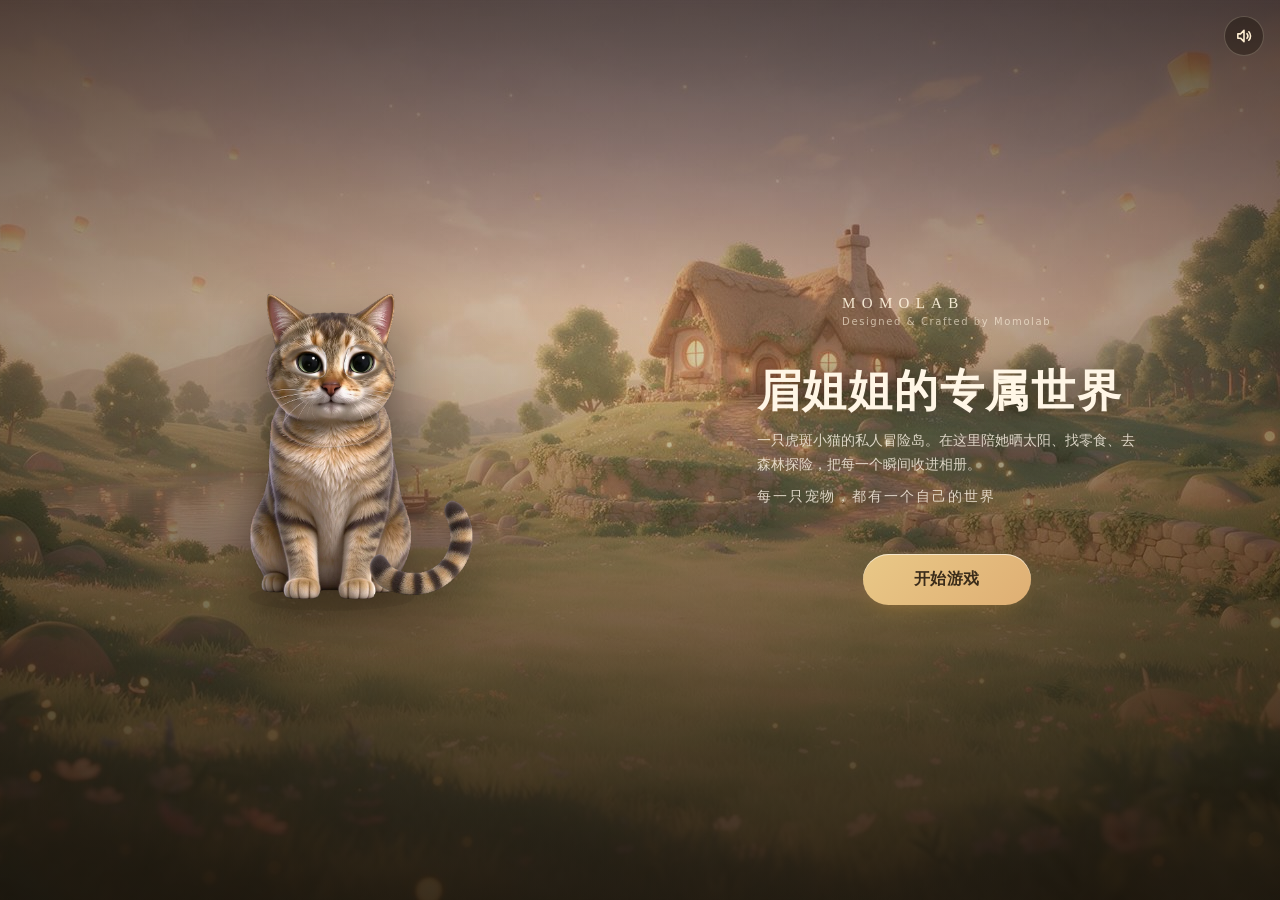
==== index.html @ 808c1911 "first commit" ====
<!DOCTYPE html>
<html lang="zh-CN">
<head>
  <meta charset="UTF-8">
  <meta name="viewport" content="width=device-width, initial-scale=1, viewport-fit=cover">
  <meta name="theme-color" content="#FBF3E4">
  <meta name="description" content="Momolab · 为一只宠物定制的互动冒险世界">
  <title>Momolab · 眉姐姐的专属世界</title>
  <link rel="icon" href="assets/img/ui/favicon.svg" type="image/svg+xml">
  <link rel="preload" as="image" href="assets/img/scenes/keyart-opening.jpg">
  <link rel="stylesheet" href="css/style.css">
</head>
<body>

  <!-- ===== 开场 ===== -->
  <section id="opening" class="screen opening" aria-hidden="true">
    <div id="opKeyArt" class="op-art"></div>
    <div class="op-veil"></div>
    <div class="op-inner">
      <div class="op-brand">
        <span id="opGameName" class="op-mark">Momolab</span>
        <span id="opCredit" class="op-credit"></span>
      </div>

      <div class="op-hero">
        <img id="opPet" class="op-pet" src="assets/pets/pet001/avatar.png" alt="宠物主角">
      </div>

      <div class="op-copy">
        <h1 id="opSubtitle"></h1>
        <p id="opDesc"></p>
        <p id="opTagline" class="op-tag"></p>
      </div>

      <div class="op-acts">
        <button id="opStart" class="btn primary big">开始游戏</button>
        <button id="opContinue" class="btn ghost big">继续游戏</button>
      </div>
      <p class="op-hint">手机与电脑都适配 · 进度自动保存在本机</p>
    </div>
    <button id="opSound" class="op-sound icon-btn" aria-label="声音开关" data-icon="sound"></button>
  </section>

  <!-- ===== 世界 ===== -->
  <main id="worldScreen" class="screen world is-hidden">
    <nav id="dock" class="dock" aria-label="主导航">
      <div class="dock-group">
        <button class="dock-btn" data-nav="world" aria-label="世界" data-icon="compass"><i>世界</i></button>
        <button class="dock-btn" data-nav="games" aria-label="游戏" data-icon="grid"><i>游戏</i></button>
        <button class="dock-btn" data-nav="tasks" aria-label="任务" data-icon="task"><i>任务</i></button>
        <button class="dock-btn" data-nav="collection" aria-label="收藏" data-icon="gem"><i>收藏</i></button>
        <button class="dock-btn" data-nav="album" aria-label="相册" data-icon="image"><i>相册</i></button>
      </div>
      <div class="dock-tail">
        <button class="dock-btn" data-nav="settings" aria-label="设置" data-icon="gear"><i>设置</i></button>
        <button id="dockSound" class="dock-btn" aria-label="声音开关" data-icon="sound"></button>
      </div>
    </nav>

    <div class="stage-wrap">
      <div id="stage" class="stage" data-area="home">
        <div id="sceneBg" class="scene-bg"></div>
        <div class="scene-vignette"></div>

        <header class="topbar">
          <button id="areaBtn" class="area-btn" data-open-areas>
            <span class="area-txt">
              <b id="areaName">宠物小屋</b>
              <i id="areaSub">午后的光落在木地板上</i>
            </span>
            <span class="area-chev" data-icon="next"></span>
          </button>
        </header>

        <div id="hotspots" class="hotspots"></div>

        <div id="petWrap" class="pet-wrap">
          <div class="pet-shadow"></div>
          <img id="petActor" class="pet-actor" src="assets/pets/pet001/avatar.png" alt="眉姐姐">
          <div id="petDeco" class="pet-deco" style="display:none"></div>
          <div id="petSay" class="pet-say" role="status"></div>
          <div id="fxLayer" class="fx-layer"></div>
        </div>

        <div id="areaMenu" class="area-menu" aria-hidden="true"></div>

        <div class="actionbar" aria-label="互动">
          <button class="act-btn" data-action="pet"><span class="act-ic" data-icon="paw"></span><i>摸摸</i></button>
          <button class="act-btn" data-action="feed"><span class="act-ic" data-icon="feed"></span><i>喂食</i></button>
          <button class="act-btn" data-action="play"><span class="act-ic" data-icon="toy"></span><i>陪玩</i></button>
          <button class="act-btn" data-action="call"><span class="act-ic" data-icon="horn"></span><i>呼唤</i></button>
          <button class="act-btn" data-action="rest"><span class="act-ic" data-icon="rest"></span><i>休息</i></button>
          <button class="act-btn" data-action="photo"><span class="act-ic" data-icon="camera"></span><i>拍照</i></button>
        </div>

        <div id="flash" class="flash"></div>
      </div>
    </div>

    <aside id="hud" class="hud" aria-label="宠物状态"></aside>
  </main>

  <!-- ===== 内容面板 ===== -->
  <section id="panelLayer" class="panel-layer" aria-hidden="true">
    <div id="panel" class="panel" role="dialog" aria-modal="true"></div>
  </section>

  <!-- ===== 选择抽屉 ===== -->
  <section id="sheetLayer" class="sheet-layer" aria-hidden="true">
    <div id="sheet" class="sheet" role="dialog" aria-modal="true"></div>
  </section>

  <!-- ===== 小游戏 ===== -->
  <section id="playModal" class="play-modal" aria-hidden="true">
    <div class="play-shell">
      <header class="play-head">
        <div class="play-titles">
          <h2 id="playTitle"></h2>
          <p id="playSub"></p>
        </div>
        <div id="playHud" class="play-hud"></div>
        <button id="playQuit" class="icon-btn" aria-label="退出小游戏" data-icon="close"></button>
      </header>
      <div id="playStage" class="play-stage"></div>
      <div id="playFoot" class="play-foot"></div>
    </div>
  </section>

  <!-- ===== 首次引导 ===== -->
  <section id="intro" class="intro" aria-hidden="true">
    <div class="intro-card">
      <span id="introStep" class="intro-step"></span>
      <h2 id="introTitle"></h2>
      <p id="introText"></p>
      <div id="introDots" class="intro-dots"></div>
      <div class="intro-acts">
        <button id="introSkip" class="btn ghost">跳过</button>
        <button id="introNext" class="btn primary">下一步</button>
      </div>
    </div>
  </section>

  <div id="toastLayer" class="toast-layer" aria-live="polite"></div>

  <script src="assets/config/game-config.js"></script>
  <script src="js/icons.js"></script>
  <script src="js/store.js"></script>
  <script src="js/audio.js"></script>
  <script src="js/pet.js"></script>
  <script src="js/world.js"></script>
  <script src="js/interact.js"></script>
  <script src="js/tasks.js"></script>
  <script src="js/ui.js"></script>
  <script src="js/album.js"></script>
  <script src="js/minigames.js"></script>
  <script src="js/dressup.js"></script>
  <script src="js/quiz.js"></script>
  <script src="js/panels.js"></script>
  <script src="js/app.js"></script>
</body>
</html>
---- css/style.css ----
/* ============================================================
 * Momolab · 视觉系统
 * 治愈系 3D 冒险：奶油纸感、柔和体积光、圆角木质 UI
 * ============================================================ */

:root {
  --cream: #FBF3E4;
  --paper: #FFFDF7;
  --paper-2: #F6EEDF;
  --ink: #3A3128;
  --ink-2: #6C6050;
  --ink-3: #9A8B77;
  --sage: #8FAE87;
  --sage-d: #6C8A64;
  --peach: #EFB39A;
  --gold: #E2BE79;
  --line: rgba(58, 49, 40, .12);
  --shadow-lg: 0 28px 60px -28px rgba(50, 36, 20, .55);
  --shadow-sm: 0 8px 22px -12px rgba(50, 36, 20, .45);
  --r-lg: 26px;
  --r-md: 18px;
  --r-sm: 12px;
  --font: "PingFang SC", "Hiragino Sans GB", "Microsoft YaHei", system-ui, -apple-system, sans-serif;
  --serif: "Songti SC", "STSong", "Noto Serif SC", "SimSun", serif;
  --safe-b: env(safe-area-inset-bottom, 0px);
  --safe-t: env(safe-area-inset-top, 0px);
}

* { box-sizing: border-box; }
html, body { height: 100%; }
body {
  margin: 0;
  font-family: var(--font);
  color: var(--ink);
  background: #EFE5D3;
  -webkit-font-smoothing: antialiased;
  -webkit-tap-highlight-color: transparent;
  overflow: hidden;
  overscroll-behavior: none;
}
button { font-family: inherit; color: inherit; cursor: pointer; border: 0; background: none; }
img { -webkit-user-drag: none; user-select: none; }
h1, h2, h3, h4, p { margin: 0; }
.screen { position: fixed; inset: 0; }

/* ---------- 通用按钮 ---------- */
.btn {
  display: inline-flex; align-items: center; justify-content: center; gap: 8px;
  padding: 12px 22px; border-radius: 99px; font-size: 15px; font-weight: 600;
  letter-spacing: .02em; transition: transform .18s ease, box-shadow .18s ease, background .18s ease;
}
.btn.primary {
  background: linear-gradient(135deg, #E9C887, #DFAF74);
  color: #3B2C1A;
  box-shadow: 0 10px 24px -12px rgba(180, 130, 60, .8), inset 0 1px 0 rgba(255, 255, 255, .6);
}
.btn.primary:hover { transform: translateY(-2px); box-shadow: 0 16px 30px -14px rgba(180, 130, 60, .85); }
.btn.ghost {
  background: rgba(255, 253, 247, .82); color: var(--ink);
  border: 1px solid rgba(58, 49, 40, .16);
  box-shadow: 0 8px 20px -16px rgba(50, 36, 20, .6);
}
.btn.ghost:hover { background: #fff; transform: translateY(-2px); }
.btn.big { padding: 15px 34px; font-size: 16px; min-width: 168px; }
.btn.small { padding: 8px 14px; font-size: 13px; border-radius: 12px; }
.btn:disabled { opacity: .5; cursor: default; transform: none; box-shadow: none; }
.icon-btn {
  width: 40px; height: 40px; border-radius: 50%; display: grid; place-items: center;
  color: var(--ink); background: rgba(255, 253, 247, .86);
  border: 1px solid rgba(58, 49, 40, .1);
  transition: transform .18s ease, background .18s ease;
}
.icon-btn:hover { transform: scale(1.05); background: #fff; }
.icon-btn svg { width: 20px; height: 20px; }

/* ============================================================
   开场
   ============================================================ */
.opening { z-index: 90; overflow: hidden; background: #E8D9C2; }
.op-art {
  position: absolute; inset: 0;
  background-size: cover; background-position: center;
  animation: op-drift 26s ease-in-out infinite alternate;
}
.op-veil {
  position: absolute; inset: 0; pointer-events: none;
  background:
    radial-gradient(80% 60% at 50% 42%, rgba(255, 233, 200, .06), rgba(30, 20, 12, .5) 100%),
    linear-gradient(180deg, rgba(26, 18, 11, .5) 0%, rgba(26, 18, 11, .12) 34%, rgba(24, 16, 10, .72) 100%);
}
@keyframes op-drift {
  from { transform: scale(1.02) translate3d(0, 0, 0); }
  to { transform: scale(1.1) translate3d(-1.5%, -1%, 0); }
}
.op-inner {
  position: relative; z-index: 2; height: 100%;
  display: flex; flex-direction: column; align-items: center; justify-content: center;
  padding: calc(var(--safe-t) + 26px) 24px calc(var(--safe-b) + 26px);
  text-align: center; gap: 10px;
}
.op-brand { display: flex; flex-direction: column; gap: 4px; align-items: center; }
.op-mark {
  font-family: var(--serif); font-size: 15px; letter-spacing: .42em; text-transform: uppercase;
  color: #FFF4DE; opacity: .92;
}
.op-credit { font-size: 10px; letter-spacing: .16em; color: rgba(255, 244, 222, .62); }
.op-hero { position: relative; margin: 6px 0 2px; }
.op-pet {
  width: clamp(150px, 38vw, 260px); height: auto; display: block;
  filter: drop-shadow(0 22px 26px rgba(20, 12, 6, .5));
  animation: op-float 6s ease-in-out infinite;
}
@keyframes op-float {
  0%, 100% { transform: translateY(0); }
  50% { transform: translateY(-8px); }
}
.op-copy { display: flex; flex-direction: column; gap: 8px; max-width: 520px; }
.op-copy h1 {
  font-family: var(--serif); font-size: clamp(26px, 6.4vw, 40px); font-weight: 600;
  color: #FFF6E6; text-shadow: 0 4px 24px rgba(30, 18, 8, .6); letter-spacing: .04em;
}
.op-copy p, .op-tag { font-size: 13px; line-height: 1.7; color: rgba(255, 246, 232, .8); }
.op-tag { font-size: 11px; letter-spacing: .14em; color: rgba(255, 240, 214, .6); }
.op-acts { display: flex; flex-direction: column; gap: 10px; margin-top: 10px; width: min(320px, 84vw); }
.op-acts .btn { width: 100%; }
.op-hint { margin-top: 4px; font-size: 11px; color: rgba(255, 244, 222, .55); letter-spacing: .04em; }
.op-sound {
  position: absolute; z-index: 4; top: calc(var(--safe-t) + 16px); right: 16px;
  background: rgba(30, 22, 14, .45); color: #FFEFD3; border-color: rgba(255, 240, 214, .22);
}
.opening:not(.show) { display: none; }

@media (min-width: 900px) {
  .op-inner {
    display: grid; grid-template-columns: 1.05fr .95fr;
    grid-template-areas: "hero brand" "hero copy" "hero acts";
    align-content: center; align-items: center; justify-items: center;
    gap: 4px 40px; text-align: left; max-width: 1180px; margin: 0 auto;
  }
  .op-brand { grid-area: brand; align-items: flex-start; }
  .op-hero { grid-area: hero; }
  .op-copy { grid-area: copy; align-items: flex-start; }
  .op-acts { grid-area: acts; flex-direction: row; width: auto; }
  .op-acts .btn { width: auto; }
  .op-hint { display: none; }
  .op-pet { width: clamp(240px, 26vw, 380px); }
  .op-copy h1 { font-size: 44px; }
  .op-copy p { font-size: 14px; max-width: 380px; }
}

/* ============================================================
   世界 · 场景
   ============================================================ */
.world { z-index: 10; background: #201811; }
.world.is-hidden { display: none; }
.stage-wrap {
  position: fixed; inset: 0; display: flex; align-items: center; justify-content: center;
  background:
    radial-gradient(60% 50% at 50% 30%, #4A3A29, #241B13 100%);
}
.stage {
  position: relative; width: 100%; height: 100%; overflow: hidden;
  background: #2B2118; isolation: isolate;
}
.scene-bg {
  position: absolute; inset: -2px; background-size: cover; background-position: center 40%;
  transition: opacity .36s ease, transform .52s cubic-bezier(.3, .8, .3, 1), filter .36s ease;
  transform: scale(1.01);
  will-change: opacity, transform;
}
.scene-bg.is-out { opacity: 0; transform: scale(1.045); filter: blur(2px); }
.scene-vignette {
  position: absolute; inset: 0; pointer-events: none; z-index: 1;
  background:
    radial-gradient(130% 88% at 50% 26%, transparent 42%, rgba(26, 18, 11, .42) 100%),
    linear-gradient(180deg, rgba(26, 18, 11, .46) 0%, rgba(26, 18, 11, 0) 22%, rgba(26, 18, 11, 0) 56%, rgba(22, 15, 9, .62) 100%);
}
.stage::after {
  content: ""; position: absolute; inset: 0; pointer-events: none; z-index: 2;
  background-image: url("data:image/svg+xml,%3Csvg xmlns='http://www.w3.org/2000/svg' width='140' height='140'%3E%3Cfilter id='n'%3E%3CfeTurbulence type='fractalNoise' baseFrequency='.9' numOctaves='2'/%3E%3C/filter%3E%3Crect width='140' height='140' filter='url(%23n)' opacity='.35'/%3E%3C/svg%3E");
  opacity: .16; mix-blend-mode: soft-light;
}

/* ---------- 顶栏 ---------- */
.topbar {
  position: absolute; z-index: 7; top: calc(var(--safe-t) + 12px); left: 12px; right: 12px;
  display: flex; align-items: flex-start; justify-content: space-between; pointer-events: none;
}
.area-btn {
  pointer-events: auto; display: flex; align-items: center; gap: 10px;
  padding: 9px 14px; border-radius: 16px;
  background: rgba(255, 251, 241, .84); backdrop-filter: blur(10px);
  border: 1px solid rgba(255, 255, 255, .5);
  box-shadow: var(--shadow-sm); text-align: left;
}
.area-btn:hover { background: rgba(255, 253, 247, .95); }
.area-txt { display: flex; flex-direction: column; gap: 2px; }
.area-txt b { font-size: 15px; font-weight: 700; letter-spacing: .02em; }
.area-txt i { font-size: 11px; font-style: normal; color: var(--ink-2); }
.area-chev { width: 16px; height: 16px; color: var(--ink-2); display: grid; place-items: center; }
.area-chev svg { width: 16px; height: 16px; }

/* ---------- 热点 ---------- */
.hotspots { position: absolute; inset: 0; z-index: 4; }
.hotspot {
  position: absolute; width: 54px; height: 54px; padding: 0;
  transform: translate(-50%, -50%); display: grid; place-items: center;
  filter: drop-shadow(0 6px 12px rgba(20, 12, 6, .4));
}
.hs-ring {
  position: absolute; inset: 0; border-radius: 50%;
  border: 1.5px solid rgba(255, 246, 226, .8);
  background: radial-gradient(circle, rgba(255, 246, 226, .5), rgba(255, 246, 226, 0) 68%);
  animation: ping 2.8s ease-out infinite;
}
@keyframes ping {
  0% { transform: scale(.72); opacity: .9; }
  70% { transform: scale(1.28); opacity: 0; }
  100% { opacity: 0; }
}
.hs-core {
  position: relative; width: 36px; height: 36px; border-radius: 50%;
  display: grid; place-items: center; color: #584733;
  background: linear-gradient(160deg, rgba(255, 252, 243, .96), rgba(246, 233, 209, .9));
  border: 1px solid rgba(255, 255, 255, .7);
  box-shadow: inset 0 1px 0 #fff, 0 4px 10px -4px rgba(30, 20, 10, .45);
  transition: transform .2s ease;
}
.hs-core svg { width: 19px; height: 19px; }
.hotspot:hover .hs-core, .hotspot:focus-visible .hs-core { transform: scale(1.12); }
.hs-label {
  position: absolute; top: calc(100% + 1px); left: 50%; transform: translateX(-50%);
  font-size: 10px; letter-spacing: .02em; white-space: nowrap;
  color: #FFF6E7; background: rgba(32, 23, 15, .58);
  padding: 2px 7px; border-radius: 99px; backdrop-filter: blur(4px);
  opacity: .92; transition: opacity .2s ease;
}
.hotspot.is-locked .hs-core { color: #8C7B66; }
.hotspot.is-done .hs-core { color: var(--sage-d); }
.hotspot.is-done .hs-ring { animation: none; opacity: .3; }
.hotspot.shake { animation: shake .45s ease; }
@keyframes shake {
  0%, 100% { transform: translate(-50%, -50%); }
  20% { transform: translate(calc(-50% - 5px), -50%); }
  50% { transform: translate(calc(-50% + 5px), -50%); }
  80% { transform: translate(calc(-50% - 3px), -50%); }
}

/* ---------- 宠物 ---------- */
.pet-wrap {
  position: absolute; left: 50%; bottom: 25%; width: 40%; max-width: 320px;
  aspect-ratio: 1 / 1; transform: translateX(-50%); z-index: 3; cursor: pointer;
}
.pet-actor {
  position: relative; z-index: 2; width: 100%; height: 100%; object-fit: contain;
  transform-origin: 50% 92%;
  animation: breathe 5.2s ease-in-out infinite;
  filter: drop-shadow(0 10px 18px rgba(24, 15, 8, .32));
  transition: opacity .18s ease;
}
@keyframes breathe {
  0%, 100% { transform: translateY(0) scale(1, 1); }
  50% { transform: translateY(-3px) scale(1.008, 1.012); }
}
.pet-shadow {
  position: absolute; left: 50%; bottom: 2%; width: 58%; height: 9%;
  transform: translateX(-50%); border-radius: 50%;
  background: radial-gradient(ellipse, rgba(28, 18, 10, .42), rgba(28, 18, 10, 0) 72%);
  filter: blur(3px); z-index: 1;
  animation: shadow-pulse 5.2s ease-in-out infinite;
}
@keyframes shadow-pulse {
  0%, 100% { transform: translateX(-50%) scale(1); opacity: .9; }
  50% { transform: translateX(-50%) scale(.97); opacity: .78; }
}
.pet-deco {
  position: absolute; z-index: 3; pointer-events: none;
  transform: translate(-50%, -50%); height: auto;
  filter: drop-shadow(0 3px 6px rgba(20, 12, 6, .25));
}
.pet-say {
  position: absolute; z-index: 6; left: 50%; bottom: 88%; transform: translate(-50%, 8px) scale(.94);
  width: max-content; max-width: 270px; padding: 9px 13px; border-radius: 14px;
  background: rgba(255, 252, 243, .94); color: var(--ink);
  font-size: 12px; line-height: 1.6; text-align: left;
  border: 1px solid rgba(255, 255, 255, .7);
  box-shadow: 0 12px 28px -18px rgba(30, 20, 10, .9);
  opacity: 0; pointer-events: none; transition: opacity .28s ease, transform .28s cubic-bezier(.2, .9, .3, 1);
}
.pet-say::after {
  content: ""; position: absolute; left: 50%; bottom: -6px; width: 12px; height: 12px;
  background: inherit; border-right: 1px solid rgba(255, 255, 255, .7);
  border-bottom: 1px solid rgba(255, 255, 255, .7);
  transform: translateX(-50%) rotate(45deg);
}
.pet-say.show { opacity: 1; transform: translate(-50%, 0) scale(1); }
.fx-layer { position: absolute; inset: -12% -20%; pointer-events: none; z-index: 5; overflow: visible; }
.fx { position: absolute; color: #FFE2C0; display: block; }
.fx svg { width: 20px; height: 20px; }
.fx.burst { animation: rise 1.7s ease-out forwards; opacity: 0; }
@keyframes rise {
  0% { opacity: 0; transform: translate(0, 8px) scale(.4); }
  18% { opacity: 1; transform: translate(0, 0) scale(var(--s, 1)); }
  100% { opacity: 0; transform: translate(var(--dx, 0), -68px) scale(calc(var(--s, 1) * .8)); }
}
.fx .zz { font-family: var(--serif); }
.fx.zz { font-family: var(--serif); font-size: 20px; color: #FFF3DC; font-style: italic; animation: float-up 2.2s ease-out forwards; opacity: 0; }
@keyframes float-up {
  0% { opacity: 0; transform: translate(0, 0) scale(.7); }
  20% { opacity: .9; }
  100% { opacity: 0; transform: translate(14px, -52px) scale(1.1); }
}
.fx.foodfly { width: 62px; animation: food-to 2.2s cubic-bezier(.3, .7, .3, 1) forwards; }
@keyframes food-to {
  0% { opacity: 0; transform: translate(-140px, 40px) scale(1.1) rotate(-20deg); }
  25% { opacity: 1; }
  100% { opacity: 0; transform: translate(-6px, -22px) scale(.7) rotate(10deg); }
}
.fx.toyfly { width: 92px; animation: toy-around 3s cubic-bezier(.4, .2, .4, 1) forwards; }
@keyframes toy-around {
  0% { opacity: 0; transform: translate(-120px, 0) rotate(0); }
  18% { opacity: 1; }
  50% { transform: translate(30px, -70px) rotate(160deg); }
  80% { transform: translate(110px, 10px) rotate(300deg); }
  100% { opacity: 0; transform: translate(140px, 40px) rotate(420deg); }
}

/* 动作 */
.expr-swap { animation: expr-fade .22s ease; }
@keyframes expr-fade { from { opacity: .35; transform: translateY(1px); } to { opacity: 1; } }
.pet-wrap.act-happy .pet-actor { animation: hop 1.5s cubic-bezier(.3, .8, .3, 1); }
@keyframes hop {
  0%, 100% { transform: translateY(0) scale(1); }
  18% { transform: translateY(-16px) scale(1.02, .98); }
  36% { transform: translateY(0) scale(.98, 1.02); }
  54% { transform: translateY(-9px) scale(1.01, .99); }
  72% { transform: translateY(0) scale(1); }
}
.pet-wrap.act-eat .pet-actor { animation: eat 2.4s ease-in-out; }
@keyframes eat {
  0%, 100% { transform: translateY(0) rotate(0); }
  12% { transform: translateY(6px) rotate(-4deg); }
  30% { transform: translateY(9px) rotate(-6deg) scaleY(.97); }
  45% { transform: translateY(4px) rotate(-3deg); }
  60% { transform: translateY(9px) rotate(-5deg) scaleY(.97); }
  78% { transform: translateY(3px) rotate(-2deg); }
}
.pet-wrap.act-play .pet-actor { animation: pounce 2.9s cubic-bezier(.3, .7, .3, 1); }
@keyframes pounce {
  0%, 100% { transform: translate(0, 0) rotate(0) scale(1); }
  15% { transform: translate(-8%, 4px) rotate(-6deg) scale(.96, 1.02); }
  32% { transform: translate(9%, -18px) rotate(7deg) scale(1.03, .97); }
  52% { transform: translate(-4%, 2px) rotate(-3deg); }
  70% { transform: translate(5%, -10px) rotate(4deg); }
}
.pet-wrap.act-sleep .pet-actor, .pet-wrap.act-rest .pet-actor { animation: settle 4s ease-in-out; transform-origin: 50% 100%; }
@keyframes settle {
  0% { transform: translateY(0) scale(1, 1); }
  22% { transform: translateY(10px) scale(1.02, .96); }
  100% { transform: translateY(12px) scale(1.03, .95); }
}
.pet-wrap.act-call .pet-actor { animation: call-hop 1.6s cubic-bezier(.3, .8, .3, 1); }
@keyframes call-hop {
  0%, 100% { transform: translateY(0) rotate(0); }
  30% { transform: translateY(-12px) rotate(-3deg); }
  55% { transform: translateY(0) rotate(2deg); }
  75% { transform: translateY(-5px) rotate(-1deg); }
}
.pet-wrap.act-walk .pet-actor { animation: walk 1.4s ease-in-out; }
@keyframes walk {
  0%, 100% { transform: translateY(0) rotate(0); }
  20% { transform: translateY(-8px) rotate(-2deg); }
  40% { transform: translateY(0) rotate(0); }
  60% { transform: translateY(-8px) rotate(2deg); }
  80% { transform: translateY(0); }
}
.pet-wrap.act-shy .pet-actor { animation: shy 1.6s ease-in-out; }
@keyframes shy {
  0%, 100% { transform: rotate(0) translateY(0); }
  35% { transform: rotate(-5deg) translateY(4px); }
  65% { transform: rotate(4deg) translateY(2px); }
}
.pet-wrap.act-breathe .pet-actor { animation: breathe 5.2s ease-in-out infinite; }

/* ---------- 互动按钮 ---------- */
.actionbar {
  position: absolute; z-index: 8; left: 50%; transform: translateX(-50%);
  bottom: calc(96px + var(--safe-b));
  display: flex; gap: 7px; padding: 6px; border-radius: 22px;
  background: rgba(28, 20, 13, .28); backdrop-filter: blur(8px);
  border: 1px solid rgba(255, 248, 233, .18);
}
.act-btn {
  width: clamp(44px, 12vw, 54px); height: clamp(46px, 12vw, 56px);
  border-radius: 15px; display: flex; flex-direction: column; align-items: center; justify-content: center; gap: 2px;
  background: rgba(255, 251, 241, .92);
  box-shadow: inset 0 1px 0 #fff, 0 6px 16px -10px rgba(20, 12, 6, .8);
  transition: transform .16s ease, background .16s ease;
}
.act-btn:hover { transform: translateY(-3px); background: #fff; }
.act-btn:active { transform: translateY(0) scale(.96); }
.act-ic { width: 22px; height: 22px; display: grid; place-items: center; color: #5C4A34; }
.act-ic svg { width: 21px; height: 21px; }
.act-btn i { font-style: normal; font-size: 9.5px; color: var(--ink-2); letter-spacing: .02em; }

/* ---------- 导航 ---------- */
.dock {
  position: fixed; z-index: 40; left: 0; right: 0; bottom: 0;
  display: flex; align-items: flex-end; justify-content: space-between; gap: 8px;
  padding: 8px 12px calc(8px + var(--safe-b));
  background: linear-gradient(180deg, rgba(24, 17, 11, 0), rgba(20, 14, 9, .5));
  pointer-events: none;
}
.dock-group, .dock-tail {
  display: flex; gap: 2px; padding: 5px; border-radius: 20px;
  background: rgba(255, 251, 242, .9); backdrop-filter: blur(14px);
  border: 1px solid rgba(255, 255, 255, .5);
  box-shadow: 0 10px 26px -16px rgba(20, 12, 6, .8);
  pointer-events: auto;
}
.dock-btn {
  width: 52px; height: 46px; border-radius: 15px; display: flex; flex-direction: column;
  align-items: center; justify-content: center; gap: 1px; color: var(--ink-2);
  transition: background .18s ease, color .18s ease;
}
.dock-btn svg { width: 21px; height: 21px; }
.dock-btn i { font-style: normal; font-size: 9.5px; letter-spacing: .02em; }
.dock-btn:hover { background: rgba(226, 205, 170, .32); color: var(--ink); }
.dock-btn.is-active { color: #6B4F2C; background: rgba(226, 190, 121, .34); }
.dock-tail { padding: 5px 4px; }
.dock-tail .dock-btn { width: 40px; }

/* ---------- HUD ---------- */
.hud { position: fixed; z-index: 41; left: 12px; right: 12px; top: calc(var(--safe-t) + 66px); pointer-events: none; }
.hud-card {
  display: flex; align-items: center; gap: 10px; padding: 7px 10px;
  border-radius: 16px; background: rgba(255, 251, 242, .82); backdrop-filter: blur(12px);
  border: 1px solid rgba(255, 255, 255, .5);
  box-shadow: 0 8px 22px -16px rgba(20, 12, 6, .9);
  pointer-events: auto;
}
.hud-pet { display: flex; align-items: center; gap: 8px; padding: 0; flex: 0 0 auto; }
.hud-avatar { width: 34px; height: 34px; border-radius: 50%; object-fit: cover; background: #F3E6D2; border: 1px solid rgba(255, 255, 255, .8); }
.hud-id { display: flex; flex-direction: column; align-items: flex-start; gap: 1px; }
.hud-id b { font-size: 12.5px; }
.hud-id i { font-style: normal; font-size: 9.5px; color: var(--ink-3); }
.hud-bars { display: flex; gap: 8px; flex: 1 1 auto; min-width: 0; }
.hud-bar { display: flex; align-items: center; gap: 4px; flex: 1 1 0; min-width: 0; }
.hb-ic { width: 14px; height: 14px; color: #8A6A46; flex: 0 0 auto; display: grid; place-items: center; }
.hb-ic svg { width: 14px; height: 14px; }
.hb-track { position: relative; height: 5px; flex: 1 1 auto; min-width: 8px; border-radius: 99px; background: rgba(58, 49, 40, .14); overflow: hidden; }
.hb-track i { position: absolute; inset: 0 auto 0 0; border-radius: 99px; background: linear-gradient(90deg, #E7C783, #D9A05F); transition: width .5s cubic-bezier(.3, .8, .3, 1); }
.hud-bar[data-key="bond"] .hb-track i { background: linear-gradient(90deg, #F0B39A, #DE8F7A); }
.hud-bar[data-key="vigor"] .hb-track i { background: linear-gradient(90deg, #B6C99F, #8CAA7B); }
.hud-bar[data-key="explore"] .hb-track i { background: linear-gradient(90deg, #A9C6C0, #7FA49E); }
.hud-bar em { font-style: normal; font-size: 9px; color: var(--ink-3); width: 12px; text-align: right; flex: 0 0 auto; }
.hud-meta { display: none; }

/* ---------- 区域选择 ---------- */
.area-menu {
  position: absolute; z-index: 20; left: 12px; top: calc(var(--safe-t) + 112px); width: min(320px, calc(100vw - 24px));
  background: rgba(255, 252, 244, .96); backdrop-filter: blur(14px);
  border-radius: 20px; box-shadow: var(--shadow-lg); border: 1px solid rgba(255, 255, 255, .6);
  padding: 12px; opacity: 0; transform: translateY(-8px) scale(.98); pointer-events: none;
  transition: opacity .24s ease, transform .24s cubic-bezier(.2, .9, .3, 1);
}
.area-menu.open { opacity: 1; transform: none; pointer-events: auto; }
.area-menu-head { display: flex; align-items: center; justify-content: space-between; margin-bottom: 8px; }
.area-menu-head h3 { font-size: 14px; letter-spacing: .04em; }
.area-close { width: 30px; height: 30px; }
.area-close svg { width: 16px; height: 16px; }
.area-list { display: flex; flex-direction: column; gap: 4px; }
.area-row { display: flex; align-items: center; gap: 10px; padding: 9px 10px; border-radius: 13px; text-align: left; transition: background .16s ease; }
.area-row:hover { background: rgba(226, 205, 170, .28); }
.area-row.is-current { background: rgba(226, 190, 121, .3); }
.area-row.is-locked { opacity: .62; }
.area-ic { width: 30px; height: 30px; border-radius: 10px; background: rgba(240, 226, 200, .7); display: grid; place-items: center; color: #6A5337; }
.area-ic svg { width: 17px; height: 17px; }
.area-txt { display: flex; flex-direction: column; gap: 1px; flex: 1 1 auto; min-width: 0; }
.area-txt b { font-size: 12.5px; }
.area-txt i { font-style: normal; font-size: 10px; color: var(--ink-3); white-space: nowrap; overflow: hidden; text-overflow: ellipsis; }
.area-go { font-size: 10px; color: var(--ink-3); flex: 0 0 auto; }

/* ---------- 闪光 ---------- */
.flash { position: absolute; inset: 0; z-index: 12; background: #fff; opacity: 0; pointer-events: none; }
.flash.go { animation: flash .4s ease-out; }
@keyframes flash { 0% { opacity: .0; } 25% { opacity: .55; } 100% { opacity: 0; } }

/* ============================================================
   面板 / 抽屉
   ============================================================ */
.panel-layer {
  position: fixed; inset: 0; z-index: 60; display: flex; align-items: flex-end; justify-content: center;
  background: rgba(26, 19, 12, .45); backdrop-filter: blur(4px);
  opacity: 0; pointer-events: none; transition: opacity .26s ease;
}
.panel-layer.open { opacity: 1; pointer-events: auto; }
.panel {
  width: 100%; max-height: 88vh; background: var(--paper);
  border-radius: 24px 24px 0 0; display: flex; flex-direction: column;
  box-shadow: 0 -20px 60px -30px rgba(20, 12, 6, .9);
  transform: translateY(26px); transition: transform .3s cubic-bezier(.2, .9, .3, 1);
  padding-bottom: var(--safe-b); overflow: hidden;
}
.panel-layer.open .panel { transform: none; }
.panel-head {
  display: flex; align-items: center; gap: 10px; padding: 15px 16px 12px;
  border-bottom: 1px solid var(--line); background: linear-gradient(180deg, #FFFDF8, #FBF5E9);
}
.panel-head .panel-close { flex: 0 0 auto; background: rgba(58, 49, 40, .06); border-color: transparent; width: 34px; height: 34px; }
.panel-head .panel-close svg { width: 18px; height: 18px; }
.panel-titles { flex: 1 1 auto; min-width: 0; }
.panel-titles h2 { font-family: var(--serif); font-size: 20px; font-weight: 600; letter-spacing: .04em; }
.panel-titles p { font-size: 11px; color: var(--ink-3); margin-top: 2px; }
.panel-extra { flex: 0 0 auto; font-size: 12px; color: var(--ink-2); }
.panel-count { font-variant-numeric: tabular-nums; color: var(--ink-3); }
.panel-badge {
  font-size: 11px; padding: 4px 10px; border-radius: 99px; background: rgba(226, 190, 121, .34); color: #6B4F2C;
}
.panel-body { overflow-y: auto; -webkit-overflow-scrolling: touch; padding: 16px; display: flex; flex-direction: column; gap: 14px; }
.panel-body::-webkit-scrollbar { width: 6px; }
.panel-body::-webkit-scrollbar-thumb { background: rgba(58, 49, 40, .18); border-radius: 99px; }

@media (min-width: 760px) {
  .panel-layer { align-items: center; padding: 24px; }
  .panel { width: min(800px, 100%); max-height: 84vh; border-radius: 26px; transform: translateY(14px) scale(.985); }
  .panel-body { padding: 20px 24px 24px; }
}

.sheet-layer {
  position: fixed; inset: 0; z-index: 70; display: flex; align-items: flex-end; justify-content: center;
  background: rgba(26, 19, 12, .42); backdrop-filter: blur(4px);
  opacity: 0; pointer-events: none; transition: opacity .24s ease;
}
.sheet-layer.open { opacity: 1; pointer-events: auto; }
.sheet {
  width: 100%; max-width: 560px; max-height: 80vh; display: flex; flex-direction: column;
  background: var(--paper); border-radius: 22px 22px 0 0; padding-bottom: var(--safe-b);
  box-shadow: 0 -18px 50px -26px rgba(20, 12, 6, .9);
  transform: translateY(30px); transition: transform .28s cubic-bezier(.2, .9, .3, 1); overflow: hidden;
}
.sheet-layer.open .sheet { transform: none; }
@media (min-width: 760px) { .sheet-layer { align-items: center; } .sheet { border-radius: 22px; max-height: 76vh; } }
.sheet-head { display: flex; align-items: flex-start; gap: 10px; padding: 16px 16px 10px; }
.sheet-titles { flex: 1 1 auto; }
.sheet-titles h3 { font-family: var(--serif); font-size: 18px; font-weight: 600; }
.sheet-titles p { font-size: 11.5px; color: var(--ink-3); margin-top: 3px; line-height: 1.5; }
.sheet-close { flex: 0 0 auto; width: 32px; height: 32px; background: rgba(58, 49, 40, .06); border-color: transparent; }
.sheet-close svg { width: 16px; height: 16px; }
.sheet-body { padding: 4px 16px 12px; overflow-y: auto; }
.sheet-acts { display: flex; gap: 8px; padding: 10px 16px 16px; }
.sheet-acts .sheet-act { flex: 1 1 0; padding: 12px; border-radius: 14px; font-size: 14px; font-weight: 600; background: rgba(58, 49, 40, .06); }
.sheet-acts .sheet-act.primary { background: linear-gradient(135deg, #E9C887, #DFAF74); box-shadow: 0 10px 22px -14px rgba(180, 130, 60, .9); }

.pick-row {
  width: 100%; display: flex; align-items: center; gap: 12px; padding: 10px; border-radius: 14px;
  text-align: left; transition: background .16s ease;
}
.pick-row:hover { background: rgba(240, 228, 206, .55); }
.row-visual { width: 50px; height: 50px; border-radius: 12px; background: rgba(247, 238, 222, .8); display: grid; place-items: center; flex: 0 0 auto; }
.row-visual img { width: 42px; height: 42px; object-fit: contain; }
.row-ic { width: 40px; height: 40px; display: grid; place-items: center; color: #7A6142; }
.row-ic svg { width: 26px; height: 26px; }
.row-main { display: flex; flex-direction: column; gap: 2px; flex: 1 1 auto; min-width: 0; }
.row-main b { font-size: 13.5px; }
.row-main i { font-style: normal; font-size: 11px; color: var(--ink-3); white-space: nowrap; overflow: hidden; text-overflow: ellipsis; }
.row-count { font-size: 12px; color: var(--ink-2); flex: 0 0 auto; }
.empty-tip { font-size: 12.5px; color: var(--ink-3); line-height: 1.7; padding: 6px 2px; }

/* ---------- Toast ---------- */
.toast-layer {
  position: fixed; z-index: 80; left: 50%; transform: translateX(-50%);
  top: calc(var(--safe-t) + 12px); display: flex; flex-direction: column; gap: 6px;
  align-items: center; pointer-events: none; width: min(420px, calc(100vw - 24px));
}
.toast {
  padding: 9px 16px; border-radius: 99px; font-size: 12.5px; font-weight: 500;
  background: rgba(32, 24, 16, .84); color: #FFF6E6; backdrop-filter: blur(10px);
  box-shadow: 0 12px 28px -18px rgba(20, 12, 6, .9);
  animation: toast-in .34s cubic-bezier(.2, .9, .3, 1);
  text-align: center; letter-spacing: .01em;
}
.toast.tone-gold { background: rgba(122, 84, 30, .9); color: #FFEFCB; }
.toast.tone-sage { background: rgba(63, 92, 58, .9); color: #EAF3E2; }
.toast.tone-warn { background: rgba(140, 62, 40, .9); color: #FFE8DC; }
.toast.out { animation: toast-out .4s ease forwards; }
@keyframes toast-in { from { opacity: 0; transform: translateY(-10px) scale(.96); } to { opacity: 1; transform: none; } }
@keyframes toast-out { to { opacity: 0; transform: translateY(-8px); } }

/* ============================================================
   小游戏
   ============================================================ */
.play-modal {
  position: fixed; inset: 0; z-index: 65; display: flex; align-items: center; justify-content: center;
  padding: 14px; background: rgba(22, 16, 10, .62); backdrop-filter: blur(8px);
  opacity: 0; pointer-events: none; transition: opacity .26s ease;
}
.play-modal.open { opacity: 1; pointer-events: auto; }
.play-shell {
  width: min(560px, 100%); max-height: calc(100vh - 28px);
  background: var(--paper); border-radius: 22px; display: flex; flex-direction: column;
  overflow: hidden; box-shadow: var(--shadow-lg);
  transform: translateY(12px) scale(.985); transition: transform .28s cubic-bezier(.2, .9, .3, 1);
}
.play-modal.open .play-shell { transform: none; }
.play-head {
  display: flex; align-items: center; gap: 10px; padding: 12px 14px;
  background: linear-gradient(180deg, #FFFDF8, #F8F0E0); border-bottom: 1px solid var(--line);
}
.play-titles { flex: 1 1 auto; min-width: 0; }
.play-titles h2 { font-family: var(--serif); font-size: 17px; font-weight: 600; }
.play-titles p { font-size: 10.5px; color: var(--ink-3); margin-top: 1px; }
.play-hud { display: flex; gap: 8px; align-items: center; flex-wrap: wrap; justify-content: flex-end; }
.ph-item { display: inline-flex; align-items: center; gap: 4px; font-size: 11px; color: var(--ink-2); background: rgba(240, 228, 206, .55); padding: 4px 8px; border-radius: 99px; }
.ph-item b { font-size: 12.5px; color: var(--ink); font-variant-numeric: tabular-nums; }
.ph-item svg { width: 13px; height: 13px; }
.ph-combo { font-size: 11px; color: #B26B3E; font-weight: 700; }
.play-quit, #playQuit { flex: 0 0 auto; width: 34px; height: 34px; background: rgba(58, 49, 40, .06); border-color: transparent; }
#playQuit svg { width: 17px; height: 17px; }
.play-stage { position: relative; flex: 1 1 auto; aspect-ratio: 4 / 5; min-height: 0; background: #241B13; overflow: hidden; }
.play-foot { padding: 9px 14px; border-top: 1px solid var(--line); background: #FBF5E9; }
.play-tip { font-size: 11px; color: var(--ink-3); line-height: 1.5; }

/* 通用小游戏层 */
.sg-scene { position: absolute; inset: 0; background-size: cover; background-position: center; }
.sg-shade { position: absolute; inset: 0; background: radial-gradient(120% 80% at 50% 40%, rgba(20, 14, 8, .1), rgba(20, 14, 8, .62)); }
.sg-layer { position: absolute; inset: 0; }
.sg-hint {
  position: absolute; z-index: 5; left: 50%; bottom: 14px; transform: translateX(-50%);
  font-size: 11px; color: rgba(255, 246, 230, .82); background: rgba(28, 20, 12, .5);
  padding: 5px 12px; border-radius: 99px; white-space: nowrap; backdrop-filter: blur(4px);
}
.sg-canvas { position: absolute; inset: 0; width: 100%; height: 100%; touch-action: none; }

/* 寻找零食 */
.snack-spot {
  position: absolute; transform: translate(-50%, -50%); width: 66px; height: 66px;
  display: grid; place-items: center; background: none; border-radius: 50%;
  animation: snack-bob 3.4s ease-in-out infinite;
}
@keyframes snack-bob { 0%, 100% { transform: translate(-50%, -50%); } 50% { transform: translate(-50%, calc(-50% - 4px)); } }
.snack-halo {
  position: absolute; inset: -6px; border-radius: 50%;
  background: radial-gradient(circle, rgba(255, 238, 200, .5), rgba(255, 238, 200, 0) 70%);
  animation: ping 2.4s ease-out infinite;
}
.snack-spot img { width: 56px; height: 56px; object-fit: contain; filter: drop-shadow(0 6px 10px rgba(20, 12, 6, .45)); transition: transform .2s ease; }
.snack-spot:hover img { transform: scale(1.08); }
.snack-spot.found { animation: none; pointer-events: none; }
.snack-spot.found img { animation: found-pop .5s cubic-bezier(.2, .9, .3, 1) forwards; }
.snack-spot.found .snack-halo { display: none; }
@keyframes found-pop {
  0% { transform: scale(1); opacity: 1; }
  45% { transform: scale(1.35) rotate(6deg); opacity: 1; }
  100% { transform: scale(.4) translateY(-30px); opacity: 0; }
}

/* 记忆翻牌 */
.mm-wrap { position: absolute; inset: 0; display: grid; place-items: center; padding: 16px; background: radial-gradient(120% 80% at 50% 30%, #EFE2CB, #DCC9A8); }
.mm-grid { display: grid; grid-template-columns: repeat(var(--cols, 4), 1fr); gap: 8px; width: 100%; max-width: 460px; }
.mm-card {
  position: relative; aspect-ratio: 1 / 1; perspective: 900px; background: none; padding: 0;
}
.mm-inner { position: absolute; inset: 0; transform-style: preserve-3d; transition: transform .42s cubic-bezier(.3, .8, .3, 1); }
.mm-card.is-open .mm-inner, .mm-card.is-matched .mm-inner { transform: rotateY(180deg); }
.mm-face {
  position: absolute; inset: 0; border-radius: 13px; backface-visibility: hidden;
  display: grid; place-items: center; overflow: hidden;
  box-shadow: inset 0 1px 0 rgba(255, 255, 255, .5), 0 6px 14px -10px rgba(30, 20, 10, .6);
}
.mm-back { background: linear-gradient(150deg, #B9CDA6, #8FAE87); color: rgba(255, 252, 243, .8); }
.mm-back svg { width: 22px; height: 22px; }
.mm-back, .mm-front { transition: opacity .18s ease .1s; }
.mm-front { background: #FFFCF4; transform: rotateY(180deg); padding: 6px; opacity: 0; }
.mm-card.is-open .mm-back, .mm-card.is-matched .mm-back { opacity: 0; }
.mm-card.is-open .mm-front, .mm-card.is-matched .mm-front { opacity: 1; }
.mm-front img { width: 100%; height: 100%; object-fit: contain; }
.mm-card.is-matched .mm-front { box-shadow: inset 0 0 0 2px rgba(143, 174, 135, .7); }
.mm-card.is-matched { animation: matched .45s ease; }
@keyframes matched { 50% { transform: scale(1.05); } }

/* 森林寻宝 */
.tr-layer { position: absolute; inset: 0; }
.tr-spot { position: absolute; transform: translate(-50%, -50%); width: 56px; height: 56px; display: grid; place-items: center; background: none; }
.tr-ring { position: absolute; inset: 0; border-radius: 50%; border: 1.5px solid rgba(255, 240, 210, .55); background: radial-gradient(circle, rgba(255, 240, 210, .22), transparent 70%); animation: ping 3s ease-out infinite; }
.tr-core {
  position: relative; width: 38px; height: 38px; border-radius: 50%; display: grid; place-items: center;
  background: rgba(255, 248, 232, .84); color: #5B472F; box-shadow: 0 6px 14px -8px rgba(20, 12, 6, .7);
  transition: transform .2s ease;
}
.tr-core svg { width: 20px; height: 20px; }
.tr-spot:hover .tr-core { transform: scale(1.1); }
.tr-label { position: absolute; top: calc(100% + 2px); font-size: 10px; color: #FFF3DE; background: rgba(28, 20, 12, .55); padding: 1px 7px; border-radius: 99px; }
.tr-spot.is-right .tr-core { background: rgba(226, 190, 121, .95); animation: right-pop .5s ease; }
.tr-spot.is-right .tr-ring { animation: none; opacity: .5; border-color: rgba(255, 226, 170, .9); }
@keyframes right-pop { 50% { transform: scale(1.25); } }
.tr-clue {
  position: absolute; z-index: 6; left: 50%; top: 12px; transform: translateX(-50%);
  width: calc(100% - 24px); max-width: 420px; background: rgba(255, 251, 240, .93);
  border-radius: 14px; padding: 9px 13px; box-shadow: 0 10px 24px -18px rgba(20, 12, 6, .9);
}
.tr-clue .clue-k { font-size: 10px; color: var(--ink-3); letter-spacing: .06em; }
.tr-clue .clue-k b { color: #8A6432; }
.tr-clue p { font-size: 12.5px; line-height: 1.55; margin-top: 2px; color: var(--ink); }
.tr-clue.is-flash { animation: clue-in .5s ease; }
@keyframes clue-in { 0% { opacity: .4; transform: translateX(-50%) translateY(-6px); } 100% { opacity: 1; transform: translateX(-50%); } }

/* 结算 */
.play-result {
  position: absolute; inset: 0; z-index: 9; display: grid; place-items: center;
  background: rgba(24, 17, 10, .68); backdrop-filter: blur(6px);
  opacity: 0; transition: opacity .3s ease;
}
.play-result.show { opacity: 1; }
.result-card {
  width: min(360px, calc(100% - 28px)); background: var(--paper); border-radius: 22px;
  padding: 22px 20px 18px; text-align: center; box-shadow: var(--shadow-lg);
  animation: result-in .4s cubic-bezier(.2, .9, .3, 1);
}
@keyframes result-in { from { transform: translateY(16px) scale(.96); opacity: 0; } to { transform: none; opacity: 1; } }
.result-badge { display: inline-block; font-size: 10px; letter-spacing: .1em; padding: 3px 10px; border-radius: 99px; background: rgba(226, 190, 121, .34); color: #6B4F2C; }
.play-result.is-lose .result-badge { background: rgba(58, 49, 40, .1); color: var(--ink-3); }
.result-card h2 { font-family: var(--serif); font-size: 21px; margin-top: 8px; font-weight: 600; }
.result-sub { font-size: 11.5px; color: var(--ink-3); margin-top: 5px; line-height: 1.6; }
.result-stats { display: flex; gap: 6px; margin: 16px 0 4px; }
.result-stats > div { flex: 1 1 0; background: rgba(246, 238, 223, .8); border-radius: 12px; padding: 9px 4px; }
.result-stats i { display: block; font-style: normal; font-size: 9.5px; color: var(--ink-3); }
.result-stats b { display: block; font-size: 17px; margin-top: 2px; font-variant-numeric: tabular-nums; }
.result-item { font-size: 11.5px; color: #6B4F2C; background: rgba(226, 190, 121, .22); border-radius: 10px; padding: 7px; margin-top: 8px; }
.result-acts { display: flex; gap: 8px; margin-top: 14px; }
.result-acts .btn { flex: 1 1 0; }

/* ============================================================
   面板内容：游戏 / 任务 / 收藏 / 设置 / 宠物
   ============================================================ */
.section-title { display: flex; align-items: baseline; justify-content: space-between; margin-top: 2px; }
.section-title h3 { font-family: var(--serif); font-size: 15px; font-weight: 600; letter-spacing: .04em; }
.section-title span { font-size: 10.5px; color: var(--ink-3); }

/* 游戏卡片 */
.games-grid, .panel-body > .game-card { margin-bottom: 10px; }
.game-card {
  border-radius: 18px; padding: 14px; border: 1px solid rgba(58, 49, 40, .08);
  background: linear-gradient(160deg, #FFFDF8, #F8F1E2);
  box-shadow: 0 10px 26px -22px rgba(40, 28, 16, .8);
}
.gc-top { display: flex; align-items: center; justify-content: space-between; }
.gc-ic { width: 38px; height: 38px; border-radius: 12px; display: grid; place-items: center; background: rgba(226, 190, 121, .3); color: #6E5330; }
.gc-ic svg { width: 20px; height: 20px; }
.game-card.accent-sage .gc-ic { background: rgba(143, 174, 135, .3); color: #4F6A48; }
.game-card.accent-peach .gc-ic { background: rgba(239, 179, 154, .3); color: #8A5138; }
.game-card.accent-gold .gc-ic { background: rgba(226, 190, 121, .38); color: #7A5A28; }
.game-card.accent-forest .gc-ic { background: rgba(120, 148, 116, .3); color: #3E5A3A; }
.gc-state { font-size: 10px; color: var(--ink-3); padding: 3px 8px; border-radius: 99px; background: rgba(58, 49, 40, .06); }
.gc-state.done { color: #4F6A48; background: rgba(143, 174, 135, .22); }
.game-card h3 { font-family: var(--serif); font-size: 17px; margin-top: 8px; font-weight: 600; }
.gc-tag { font-size: 11px; color: #8A6432; margin-top: 2px; letter-spacing: .02em; }
.gc-desc { font-size: 11.5px; color: var(--ink-2); line-height: 1.65; margin-top: 6px; }
.gc-foot { display: flex; align-items: center; justify-content: space-between; margin-top: 12px; }
.gc-best { font-size: 10.5px; color: var(--ink-3); }
.gc-best b { color: var(--ink); font-size: 13px; }
.hub-note { background: rgba(240, 228, 206, .5); border-radius: 16px; padding: 14px; }
.hub-note h4 { font-size: 12.5px; }
.hub-note p { font-size: 11.5px; color: var(--ink-2); line-height: 1.65; margin-top: 4px; }

@media (min-width: 700px) {
  .panel-body[data-grid] .game-card { display: inline-block; }
  .game-card { padding: 16px; }
}

/* 任务 */
.task-list { display: flex; flex-direction: column; gap: 8px; }
.task-card {
  display: flex; align-items: center; gap: 12px; padding: 12px 14px; border-radius: 16px;
  background: #FFFDF8; border: 1px solid rgba(58, 49, 40, .08);
}
.task-card.done { background: linear-gradient(160deg, #FFFCF3, #F7EDD8); border-color: rgba(226, 190, 121, .5); }
.task-card.claimed { opacity: .68; }
.tk-main { flex: 1 1 auto; min-width: 0; }
.tk-top { display: flex; align-items: center; gap: 8px; }
.tk-top h4 { font-size: 13.5px; font-weight: 600; }
.tk-badge { font-size: 9.5px; padding: 2px 7px; border-radius: 99px; background: rgba(58, 49, 40, .07); color: var(--ink-3); flex: 0 0 auto; }
.task-card.done .tk-badge { background: rgba(226, 190, 121, .34); color: #6B4F2C; }
.task-card p { font-size: 10.5px; color: var(--ink-3); margin-top: 3px; }
.tk-bar { position: relative; height: 5px; border-radius: 99px; background: rgba(58, 49, 40, .1); margin-top: 8px; overflow: hidden; }
.tk-bar i { position: absolute; inset: 0 auto 0 0; background: linear-gradient(90deg, #E7C783, #D9A05F); border-radius: 99px; transition: width .4s ease; }
.tk-num { font-size: 9.5px; color: var(--ink-3); font-variant-numeric: tabular-nums; }
.tk-side { display: flex; flex-direction: column; align-items: flex-end; gap: 6px; flex: 0 0 auto; }
.tk-reward { font-size: 10px; color: #7A5A28; display: inline-flex; align-items: center; gap: 3px; }
.tk-reward svg { width: 12px; height: 12px; }
.tk-side .btn { min-width: 70px; }

/* 收藏 */
.coll-tabs { display: flex; gap: 6px; overflow-x: auto; padding-bottom: 2px; scrollbar-width: none; flex: 0 0 auto; align-items: center; min-height: 30px; }
.coll-tabs::-webkit-scrollbar { display: none; }
.tab { flex: 0 0 auto; display: inline-flex; align-items: center; justify-content: center; height: 28px; padding: 0 12px; border-radius: 99px; font-size: 11.5px; color: var(--ink-2); background: rgba(58, 49, 40, .06); }
.tab.is-active { background: #E2BE79; color: #3D2C15; font-weight: 600; }
.coll-grid { display: grid; grid-template-columns: repeat(auto-fill, minmax(88px, 1fr)); gap: 9px; margin-top: 10px; }
.coll-cell {
  position: relative; aspect-ratio: 1 / 1; border-radius: 15px; padding: 8px;
  background: linear-gradient(160deg, #FFFDF8, #F7EEDC);
  border: 1px solid rgba(58, 49, 40, .07);
  display: flex; flex-direction: column; align-items: center; justify-content: center; gap: 4px;
  transition: transform .18s ease, box-shadow .18s ease;
}
.coll-cell:hover { transform: translateY(-2px); box-shadow: 0 12px 22px -18px rgba(40, 28, 16, .9); }
.coll-cell.is-locked { background: rgba(58, 49, 40, .05); color: var(--ink-3); border-style: dashed; }
.coll-cell.is-equipped { border-color: rgba(143, 174, 135, .8); box-shadow: inset 0 0 0 1px rgba(143, 174, 135, .35); }
.cc-visual { flex: 1 1 auto; width: 100%; display: grid; place-items: center; overflow: hidden; }
.cc-visual img { max-width: 100%; max-height: 100%; object-fit: contain; }
.cc-visual svg { width: 30px; height: 30px; }
.ci-ic { color: #6E5535; display: grid; place-items: center; }
.cc-name { font-size: 10px; text-align: center; line-height: 1.3; color: var(--ink-2); }
.cc-count { position: absolute; top: 6px; right: 8px; font-size: 9px; color: var(--ink-3); }
.cc-eq { position: absolute; bottom: 6px; font-size: 8.5px; color: #4F6A48; background: rgba(143, 174, 135, .28); padding: 1px 5px; border-radius: 99px; }

.item-detail { display: flex; flex-direction: column; align-items: center; gap: 12px; padding: 8px 0 4px; }
.id-visual { width: 150px; height: 150px; border-radius: 20px; background: linear-gradient(160deg, #FFFDF8, #F6ECD8); display: grid; place-items: center; }
.id-visual img { width: 120px; height: 120px; object-fit: contain; }
.big-ic { display: grid; place-items: center; color: #6E5535; }
.big-ic svg { width: 64px; height: 64px; }
.id-desc { font-size: 12.5px; color: var(--ink-2); line-height: 1.7; text-align: center; max-width: 320px; }
.id-source { display: flex; gap: 10px; font-size: 11px; color: var(--ink-3); background: rgba(240, 228, 206, .5); padding: 6px 14px; border-radius: 99px; }
.id-source b { color: var(--ink-2); font-weight: 500; }
.empty-state { display: flex; flex-direction: column; align-items: center; gap: 8px; padding: 40px 16px; text-align: center; }
.empty-ic { width: 54px; height: 54px; color: #A08B6C; display: grid; place-items: center; }
.empty-ic svg { width: 44px; height: 44px; }
.empty-state h3 { font-family: var(--serif); font-size: 16px; }
.empty-state p { font-size: 11.5px; color: var(--ink-3); line-height: 1.7; }

/* 相册 */
.album-grid { display: grid; grid-template-columns: repeat(auto-fill, minmax(120px, 1fr)); gap: 10px; }
.album-cell { position: relative; border-radius: 15px; overflow: hidden; background: #F3E7D2; box-shadow: 0 10px 22px -18px rgba(40, 28, 16, .9); }
.album-cell img { width: 100%; aspect-ratio: 4 / 5; object-fit: cover; display: block; }
.album-cap { position: absolute; left: 6px; bottom: 6px; font-size: 9.5px; color: #FFF6E7; background: rgba(28, 20, 12, .6); padding: 2px 7px; border-radius: 99px; }
.album-tip { font-size: 10.5px; color: var(--ink-3); text-align: center; padding: 8px 0 2px; }
.photo-detail img { width: 100%; border-radius: 14px; display: block; }
.photo-note { font-size: 11px; color: var(--ink-3); text-align: center; padding-top: 8px; }

/* 设置 */
.set-block { background: #FFFDF8; border: 1px solid rgba(58, 49, 40, .08); border-radius: 16px; overflow: hidden; }
.set-row { display: flex; align-items: center; gap: 12px; padding: 13px 14px; border-bottom: 1px solid var(--line); }
.set-row:last-child { border-bottom: 0; }
.sr-main { flex: 1 1 auto; }
.sr-main b { font-size: 13px; }
.sr-main p { font-size: 10.5px; color: var(--ink-3); margin-top: 2px; line-height: 1.5; }
.switch { width: 48px; height: 28px; border-radius: 99px; background: rgba(58, 49, 40, .16); position: relative; transition: background .2s ease; flex: 0 0 auto; }
.switch i { position: absolute; top: 3px; left: 3px; width: 22px; height: 22px; border-radius: 50%; background: #FFFDF8; box-shadow: 0 2px 6px rgba(20, 12, 6, .3); transition: transform .2s cubic-bezier(.2, .9, .3, 1); }
.switch.on { background: #9FBB94; }
.switch.on i { transform: translateX(20px); }
.set-link { width: 100%; display: flex; align-items: center; justify-content: space-between; padding: 14px; font-size: 13px; }
.set-link span { display: inline-flex; align-items: center; gap: 8px; }
.set-link svg { width: 18px; height: 18px; }
.set-link em { font-style: normal; font-size: 10.5px; color: var(--ink-3); }
.set-block.danger .set-link { color: #9C4F35; }
.set-foot { font-size: 10.5px; color: var(--ink-3); line-height: 1.6; text-align: center; padding: 4px 8px 12px; }

/* 宠物资料 */
.pet-hero { display: flex; gap: 14px; align-items: center; background: linear-gradient(160deg, #FFFDF8, #F6EBD6); border-radius: 18px; padding: 14px; }
.ph-img { width: 108px; flex: 0 0 auto; border-radius: 14px; background: rgba(255, 255, 255, .5); overflow: hidden; }
.ph-img img { width: 100%; display: block; }
.ph-meta { flex: 1 1 auto; min-width: 0; }
.ph-quote { font-family: var(--serif); font-size: 14px; color: #7A5A28; }
.ph-list { display: flex; flex-direction: column; gap: 3px; margin-top: 8px; }
.ph-list span { display: flex; gap: 8px; font-size: 11px; }
.ph-list i { font-style: normal; color: var(--ink-3); width: 34px; flex: 0 0 auto; }
.ph-list b { font-weight: 500; color: var(--ink-2); }
.ph-acts { display: flex; gap: 6px; margin-top: 10px; flex-wrap: wrap; }
.pet-intro { font-size: 12px; color: var(--ink-2); line-height: 1.8; }
.p-attrs { display: flex; flex-direction: column; gap: 10px; }
.p-attr { display: flex; gap: 10px; align-items: flex-start; }
.pa-ic { width: 30px; height: 30px; border-radius: 10px; background: rgba(240, 228, 206, .7); display: grid; place-items: center; color: #7A5A28; flex: 0 0 auto; }
.pa-ic svg { width: 17px; height: 17px; }
.pa-main { flex: 1 1 auto; min-width: 0; }
.pa-top { display: flex; align-items: baseline; justify-content: space-between; }
.pa-top b { font-size: 12.5px; }
.pa-top em { font-style: normal; font-size: 14px; font-weight: 600; font-variant-numeric: tabular-nums; }
.pa-track { position: relative; height: 6px; border-radius: 99px; background: rgba(58, 49, 40, .1); margin-top: 5px; overflow: hidden; }
.pa-track i { position: absolute; inset: 0 auto 0 0; border-radius: 99px; background: linear-gradient(90deg, #E7C783, #D9A05F); }
.pa-main p { font-size: 10px; color: var(--ink-3); margin-top: 4px; }
.pet-stats { display: flex; gap: 8px; }
.pet-stats > div { flex: 1 1 0; text-align: center; background: rgba(246, 238, 223, .8); border-radius: 14px; padding: 10px 4px; }
.pet-stats b { display: block; font-size: 18px; font-variant-numeric: tabular-nums; }
.pet-stats i { font-style: normal; font-size: 9.5px; color: var(--ink-3); }

/* 关于 */
.about-card { background: linear-gradient(160deg, #FFFDF8, #F7EEDC); border-radius: 18px; padding: 18px; text-align: center; }
.about-mark { font-family: var(--serif); font-size: 22px; letter-spacing: .14em; }
.about-card > p { font-size: 11px; color: var(--ink-3); margin-top: 4px; }
.about-rows { display: flex; flex-direction: column; gap: 6px; margin-top: 14px; text-align: left; }
.about-rows span { display: flex; justify-content: space-between; font-size: 11.5px; }
.about-rows i { font-style: normal; color: var(--ink-3); }
.about-rows b { font-weight: 500; color: var(--ink-2); }
.credit-card { border: 1px dashed rgba(138, 100, 50, .4); border-radius: 16px; padding: 16px; text-align: center; background: rgba(240, 228, 206, .34); }
.credit-line { font-family: var(--serif); font-size: 13px; letter-spacing: .06em; color: #6B4F2C; }
.credit-sub { font-size: 10.5px; color: var(--ink-3); margin-top: 4px; }
.credit-contact { font-size: 10.5px; color: var(--ink-3); margin-top: 6px; }
.about-foot { font-size: 10px; color: var(--ink-3); line-height: 1.7; text-align: center; }

/* 首次引导 */
.intro { position: fixed; inset: 0; z-index: 95; display: flex; align-items: center; justify-content: center;
  background: rgba(20, 14, 9, .6); backdrop-filter: blur(10px); opacity: 0; pointer-events: none; transition: opacity .3s ease; padding: 18px; }
.intro.show { opacity: 1; pointer-events: auto; }
.intro:not(.show) { display: none; }
.intro-card { width: min(400px, 100%); background: var(--paper); border-radius: 22px; padding: 24px 22px 18px; box-shadow: var(--shadow-lg); }
.intro-step { font-size: 10px; letter-spacing: .18em; color: var(--ink-3); }
.intro-card h2 { font-family: var(--serif); font-size: 23px; margin-top: 6px; font-weight: 600; letter-spacing: .03em; }
.intro-card p { font-size: 12.5px; line-height: 1.8; color: var(--ink-2); margin-top: 8px; }
.intro-dots { display: flex; gap: 5px; margin-top: 16px; }
.intro-dots i { width: 7px; height: 7px; border-radius: 50%; background: rgba(58, 49, 40, .18); }
.intro-dots i.on { background: #D9A05F; }
.intro-acts { display: flex; gap: 8px; margin-top: 16px; }
.intro-acts .btn { flex: 1 1 0; }

/* ============================================================
   桌面端布局：左侧导航栏 + 居中的竖版舞台 + 右侧状态栏
   ============================================================ */
@media (min-width: 1000px) {
  .world {
    display: grid; grid-template-columns: 104px minmax(0, 1fr) 292px;
    gap: 22px; padding: 22px 24px; height: 100vh; align-items: center;
    background:
      radial-gradient(70% 60% at 50% 30%, #55432E, #221A12 78%);
  }
  .stage-wrap {
    position: relative; inset: auto; height: 100%; align-items: center; justify-content: center;
    background: none; min-width: 0;
  }
  .stage-wrap::before {
    content: ""; position: absolute; inset: -6% -4%; border-radius: 40px;
    background-image: var(--scene, none); background-size: cover; background-position: center;
    filter: blur(34px) brightness(.42) saturate(.9); opacity: .8;
    transition: background-image .4s ease;
  }
  .stage {
    width: auto; height: min(calc(100vh - 44px), calc((100vw - 480px) * 1.25));
    aspect-ratio: 4 / 5; border-radius: 30px; overflow: hidden;
    box-shadow: 0 40px 90px -40px rgba(0, 0, 0, .85), 0 0 0 1px rgba(255, 240, 214, .16);
  }
  .dock {
    position: static; flex-direction: column; justify-content: center; gap: 10px;
    padding: 0; background: none; height: 100%;
  }
  .dock-group, .dock-tail {
    flex-direction: column; width: 100%; padding: 8px; border-radius: 22px;
    background: rgba(255, 251, 242, .92); gap: 4px;
  }
  .dock-btn { width: 100%; height: 62px; }
  .dock-btn svg { width: 24px; height: 24px; }
  .dock-btn i { font-size: 10.5px; }
  .dock-tail .dock-btn { width: 100%; height: 50px; }
  .hud { position: static; width: 100%; align-self: center; }
  .hud-card {
    flex-direction: column; align-items: stretch; gap: 14px; padding: 18px;
    border-radius: 22px; background: rgba(255, 251, 242, .94);
  }
  .hud-pet { gap: 12px; }
  .hud-avatar { width: 52px; height: 52px; }
  .hud-id b { font-size: 15px; }
  .hud-id i { font-size: 10.5px; }
  .hud-bars { flex-direction: column; gap: 10px; }
  .hud-bar { flex: 0 0 auto; gap: 8px; }
  .hb-ic svg { width: 16px; height: 16px; }
  .hb-ic { width: 16px; height: 16px; }
  .hb-track { height: 7px; }
  .hud-bar em { width: 22px; font-size: 10.5px; }
  .hud-meta {
    display: flex; flex-direction: column; gap: 8px; border-top: 1px solid var(--line); padding-top: 12px;
  }
  .hud-coins { display: inline-flex; align-items: center; gap: 6px; font-size: 12px; color: #6B4F2C; }
  .hud-coins svg { width: 16px; height: 16px; }
  .hud-coins b { font-size: 18px; font-variant-numeric: tabular-nums; }
  .hud-deco { font-size: 10.5px; color: var(--ink-3); }
  .topbar { top: 14px; left: 14px; right: 14px; }
  .actionbar { bottom: 18px; gap: 9px; padding: 8px; }
  .act-btn { width: 60px; height: 64px; border-radius: 18px; }
  .act-ic svg { width: 24px; height: 24px; }
  .act-btn i { font-size: 10px; }
  .pet-wrap { width: 36%; bottom: 22%; }
  .area-menu { top: 74px; left: 14px; }
  .toast-layer { left: 50%; }
}

@media (min-width: 1000px) and (max-height: 760px) {
  .stage { height: calc(100vh - 40px); }
  .world { gap: 16px; padding: 18px; }
  .pet-wrap { width: 38%; }
}

/* 平板：底部导航 + 大舞台 */
@media (min-width: 760px) and (max-width: 999px) {
  .actionbar { gap: 10px; bottom: calc(100px + var(--safe-b)); }
  .pet-wrap { width: 40%; }
  .hud { left: 50%; transform: translateX(-50%); width: min(560px, calc(100vw - 24px)); }
}

/* 低配省电：关掉大部分环境动画 */
body.low-fx .scene-vignette { }
body.low-fx .hs-ring, body.low-fx .snack-halo, body.low-fx .tr-ring { animation: none; opacity: .4; }
body.low-fx .fx-layer { display: none; }
body.low-fx .pet-actor, body.low-fx .pet-shadow { animation: none; }
body.low-fx .op-art { animation: none; transform: scale(1.04); }
body.low-fx .op-pet { animation: none; }

/* 极窄屏 */
@media (max-width: 360px) {
  .dock-btn { width: 46px; height: 43px; }
  .act-btn { width: 42px; height: 44px; }
  .hud-id { display: none; }
  .hud-avatar { width: 28px; height: 28px; }
}

/* 横屏手机：舞台居中，避免顶到刘海 */
@media (max-height: 480px) and (orientation: landscape) {
  .dock { padding: 4px 10px calc(4px + var(--safe-b)); }
  .actionbar { bottom: calc(72px + var(--safe-b)); }
  .pet-wrap { width: 26%; bottom: 14%; }
  .hud { top: calc(var(--safe-t) + 8px); right: auto; width: min(420px, 52vw); }
  .topbar { display: none; }
}

/* ============================================================
 * V1.1 追加：多槽位装饰 / 换装间 / 默契测试 / 小猫快跑
 * ============================================================ */

/* ---------- 装饰层：三件同时戴 ---------- */
.pet-deco {
  position: absolute; left: 0; top: 0; width: 100%; height: 100%;
  z-index: 3; pointer-events: none; display: none;
  transform: none;
}
.pet-deco-item {
  position: absolute; height: auto;
  transform: translate(-50%, -50%);
  filter: drop-shadow(0 3px 6px rgba(20, 12, 6, .25));
}

/* ---------- 小游戏中心里的两个入口 ---------- */
.hub-tools { display: flex; flex-direction: column; gap: 9px; margin: 16px 0 4px; }
.hub-tool {
  display: flex; align-items: center; gap: 11px; width: 100%; text-align: left;
  padding: 12px 13px; border-radius: 16px; cursor: pointer;
  background: rgba(255, 252, 243, .92); border: 1px solid rgba(120, 96, 60, .16);
  box-shadow: 0 8px 20px -16px rgba(40, 26, 12, .8);
}
.hub-tool:active { transform: scale(.99); }
.ht-ic { width: 34px; height: 34px; border-radius: 11px; display: grid; place-items: center;
  background: rgba(228, 192, 126, .24); color: #8a6a3a; flex: 0 0 auto; }
.ht-ic svg { width: 18px; height: 18px; }
.ht-main { flex: 1; display: flex; flex-direction: column; gap: 2px; }
.ht-main b { font-size: 13px; color: var(--ink, #3B3226); }
.ht-main i { font-size: 11px; font-style: normal; color: rgba(59, 50, 38, .62); }
.ht-arrow { color: rgba(59, 50, 38, .38); width: 16px; height: 16px; }
.ht-arrow svg { width: 16px; height: 16px; }

/* ---------- 换装间 ---------- */
.dw-top { display: flex; gap: 13px; margin-bottom: 6px; }
.dw-stage {
  position: relative; width: 44%; max-width: 190px; aspect-ratio: 1 / 1; flex: 0 0 auto;
  border-radius: 18px; overflow: hidden;
  background: radial-gradient(circle at 50% 34%, #FFF6E7 0%, #F1E2C9 70%, #E6D3B6 100%);
  border: 1px solid rgba(120, 96, 60, .16);
}
.dw-shadow { position: absolute; left: 50%; bottom: 6%; width: 58%; height: 8%; transform: translateX(-50%);
  border-radius: 50%; background: radial-gradient(ellipse, rgba(28, 18, 10, .32), rgba(28, 18, 10, 0) 72%); }
.dw-cat { position: absolute; inset: 0; width: 100%; height: 100%; object-fit: contain; }
.dw-item { position: absolute; transform: translate(-50%, -50%); height: auto; pointer-events: none; }
.dw-tip { position: absolute; left: 0; right: 0; bottom: 5px; text-align: center;
  font-size: 10px; color: rgba(59, 50, 38, .55); }
.dw-side { flex: 1; display: flex; flex-direction: column; gap: 8px; min-width: 0; }
.dw-slots { display: flex; flex-direction: column; gap: 6px; }
.dw-slot {
  display: flex; align-items: center; justify-content: space-between; gap: 8px;
  padding: 7px 10px; border-radius: 12px; cursor: pointer; text-align: left;
  background: rgba(255, 252, 243, .9); border: 1px solid rgba(120, 96, 60, .16);
  color: var(--ink, #3B3226);
}
.dw-slot b { font-size: 12px; font-weight: 600; }
.dw-slot i { font-size: 10px; font-style: normal; color: rgba(59, 50, 38, .6); max-width: 56%; text-align: right;
  white-space: nowrap; overflow: hidden; text-overflow: ellipsis; }
.dw-slot.is-active { background: rgba(228, 192, 126, .3); border-color: rgba(180, 140, 80, .42); }
.dw-acts { display: flex; flex-wrap: wrap; gap: 6px; }
.dw-acts .btn { flex: 1 1 45%; }
.dw-grid { display: grid; grid-template-columns: repeat(2, minmax(0, 1fr)); gap: 9px; }
.dw-cell {
  display: flex; flex-direction: column; align-items: center; gap: 5px; padding: 10px 8px;
  border-radius: 15px; cursor: pointer; text-align: center;
  background: rgba(255, 252, 243, .9); border: 1px solid rgba(120, 96, 60, .16);
  color: var(--ink, #3B3226);
}
.dw-cell.is-on { border-color: rgba(150, 176, 132, .7); background: rgba(150, 176, 132, .18); }
.dw-cell.is-locked { opacity: .78; }
.dw-visual { width: 46px; height: 46px; display: grid; place-items: center; color: rgba(59, 50, 38, .45); }
.dw-visual img { width: 100%; height: 100%; object-fit: contain; }
.dw-visual svg { width: 20px; height: 20px; }
.dw-name { font-size: 12px; font-weight: 600; }
.dw-state { font-size: 10px; color: rgba(59, 50, 38, .58); }
.dw-buy { display: flex; gap: 12px; align-items: center; }
.dw-buy img { width: 72px; height: 72px; object-fit: contain; }
.dw-buy p { font-size: 12px; line-height: 1.7; color: rgba(59, 50, 38, .72); }

/* ---------- 默契测试 ---------- */
.qz-progress { height: 5px; border-radius: 3px; overflow: hidden; background: rgba(120, 96, 60, .16); margin: 4px 0 14px; }
.qz-progress i { display: block; height: 100%; background: linear-gradient(90deg, #E8C98D, #C9A168); transition: width .35s ease; }
.qz-card {
  padding: 15px 15px 13px; border-radius: 18px;
  background: rgba(255, 252, 243, .95); border: 1px solid rgba(120, 96, 60, .16);
  box-shadow: 0 12px 26px -20px rgba(40, 26, 12, .9);
}
.qz-kicker { font-size: 10px; letter-spacing: .12em; text-transform: uppercase; color: rgba(59, 50, 38, .5); }
.qz-card h3 { margin: 6px 0 13px; font-size: 16px; line-height: 1.5; color: var(--ink, #3B3226); font-weight: 600; }
.qz-opts { display: flex; flex-direction: column; gap: 8px; }
.qz-opt {
  display: flex; align-items: center; gap: 10px; width: 100%; text-align: left;
  padding: 11px 12px; border-radius: 13px; cursor: pointer; font-size: 13px;
  background: #FFFDF8; border: 1px solid rgba(120, 96, 60, .18); color: var(--ink, #3B3226);
  transition: background .2s ease, border-color .2s ease, opacity .2s ease;
}
.qz-opt:disabled { cursor: default; }
.qz-opt.is-right { background: rgba(150, 176, 132, .26); border-color: rgba(120, 150, 100, .7); }
.qz-opt.is-wrong { background: rgba(211, 132, 110, .2); border-color: rgba(186, 106, 84, .6); }
.qz-opt.is-dim { opacity: .55; }
.qo-index { width: 22px; height: 22px; flex: 0 0 auto; border-radius: 7px; display: grid; place-items: center;
  font-size: 11px; background: rgba(120, 96, 60, .12); color: rgba(59, 50, 38, .7); }
.qz-hint { margin: 12px 0 0; font-size: 11px; line-height: 1.7; color: rgba(59, 50, 38, .58); }
.qz-tip { margin-top: 13px; padding: 10px 12px; border-radius: 12px; font-size: 12px; line-height: 1.7; }
.qz-tip.ok { background: rgba(150, 176, 132, .22); color: #47603c; }
.qz-tip.bad { background: rgba(211, 132, 110, .18); color: #8a4a38; }
.qz-tip b { display: block; margin-bottom: 3px; }
.qz-tip p { margin: 0; opacity: .82; }
.qz-foot { display: flex; justify-content: flex-end; margin-top: 14px; }
.qz-result { text-align: center; padding: 8px 4px 0; }
.qz-badge { width: 52px; height: 52px; display: inline-grid; place-items: center; border-radius: 50%;
  background: rgba(228, 192, 126, .28); color: #9c7742; margin-bottom: 8px; }
.qz-badge svg { width: 26px; height: 26px; }
.qz-score { font-size: 44px; font-weight: 700; color: var(--ink, #3B3226); line-height: 1.1; margin: 0; }
.qz-score i { font-size: 14px; font-style: normal; margin-left: 4px; opacity: .6; }
.qz-result h2 { font-size: 19px; margin: 8px 0 6px; color: #7d5f33; }
.qz-desc { font-size: 12px; line-height: 1.8; color: rgba(59, 50, 38, .72); margin: 0 auto; max-width: 300px; }
.qz-stats { display: flex; justify-content: center; gap: 22px; margin: 18px 0 4px; }
.qz-stats span { display: flex; flex-direction: column; gap: 2px; }
.qz-stats i { font-size: 10px; font-style: normal; color: rgba(59, 50, 38, .55); }
.qz-stats b { font-size: 15px; color: var(--ink, #3B3226); }
.qz-acts { display: flex; gap: 10px; margin-top: 18px; }
.qz-acts .btn { flex: 1; }

/* 快跑的小提示条 */
.game-run .sg-hint { font-size: 12px; }
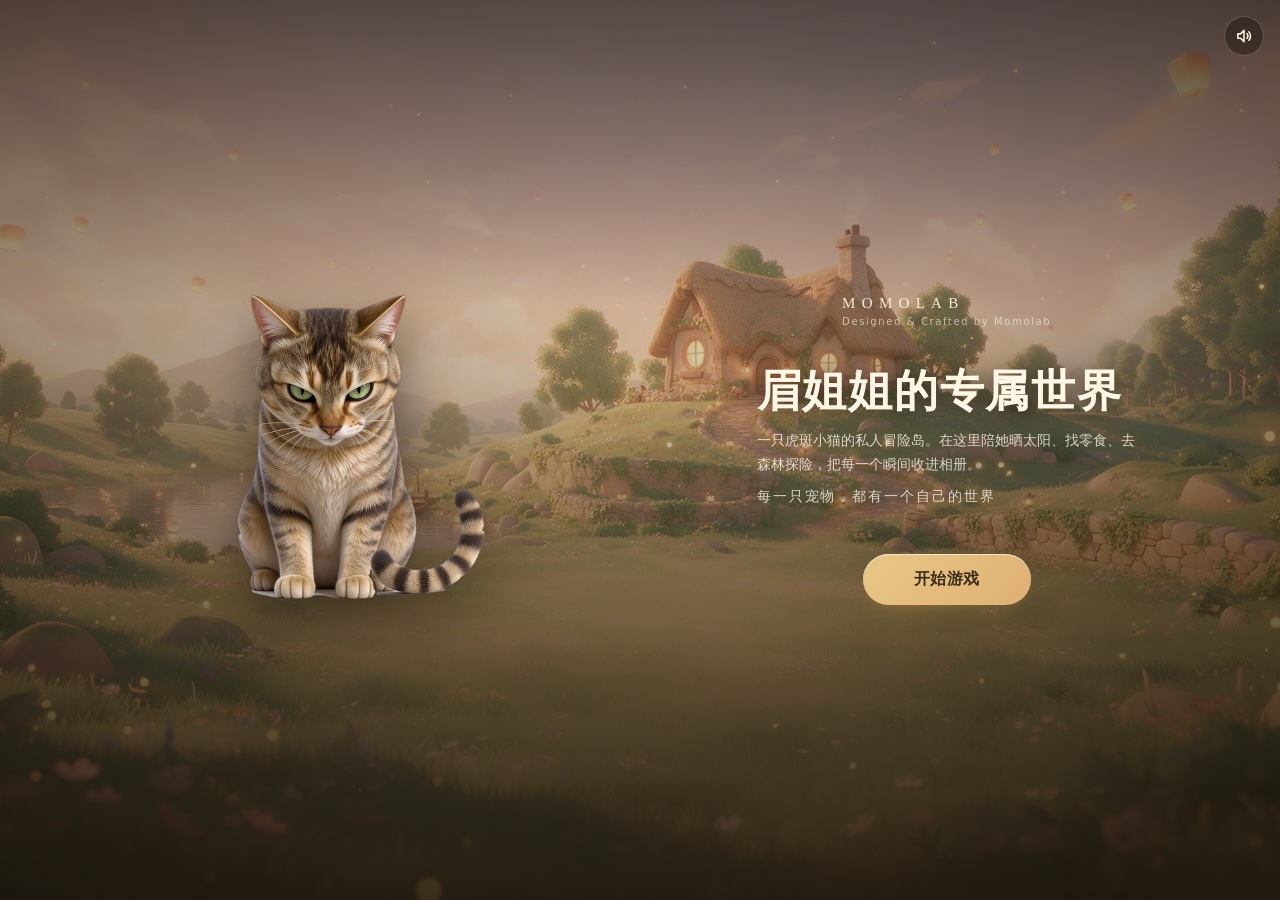
==== commit ff2e88e8: "Make worn clothes read as worn: head layer, fitted textures, AO shading" ====
--- a/index.html
+++ b/index.html
@@ -76,8 +76,12 @@
 
         <div id="petWrap" class="pet-wrap">
           <div class="pet-shadow"></div>
-          <img id="petActor" class="pet-actor" src="assets/pets/pet001/avatar.png" alt="眉姐姐">
-          <div id="petDeco" class="pet-deco" style="display:none"></div>
+          <div class="pet-figure">
+            <img id="petActor" class="pet-actor" src="assets/pets/pet001/avatar.png" alt="眉姐姐">
+            <div id="petDeco" class="pet-deco" style="display:none"></div>
+            <img id="petHead" class="pet-head" src="assets/pets/pet001/layers/avatar__head.png" alt="">
+            <div id="petDecoTop" class="pet-deco pet-deco-top" style="display:none"></div>
+          </div>
           <div id="petSay" class="pet-say" role="status"></div>
           <div id="fxLayer" class="fx-layer"></div>
         </div>
--- a/css/style.css
+++ b/css/style.css
@@ -201,9 +201,9 @@
 .area-chev svg { width: 16px; height: 16px; }
 
 /* ---------- 热点 ---------- */
-.hotspots { position: absolute; inset: 0; z-index: 4; }
+.hotspots { position: absolute; inset: 0; z-index: 4; pointer-events: none; }
 .hotspot {
-  position: absolute; width: 54px; height: 54px; padding: 0;
+  position: absolute; width: 54px; height: 54px; padding: 0; pointer-events: auto;
   transform: translate(-50%, -50%); display: grid; place-items: center;
   filter: drop-shadow(0 6px 12px rgba(20, 12, 6, .4));
 }
@@ -250,13 +250,39 @@
 .pet-wrap {
   position: absolute; left: 50%; bottom: 25%; width: 40%; max-width: 320px;
   aspect-ratio: 1 / 1; transform: translateX(-50%); z-index: 3; cursor: pointer;
+  touch-action: none;
+  transition: left .3s cubic-bezier(.2, .9, .3, 1), bottom .3s cubic-bezier(.2, .9, .3, 1);
+}
+.pet-wrap.is-dragging {
+  transition: none; cursor: grabbing; z-index: 6;
+}
+.pet-wrap.is-dragging .pet-figure {
+  animation: none; transform: scale(1.05) rotate(-2deg);
+  filter: drop-shadow(0 18px 26px rgba(24, 15, 8, .42));
+}
+.pet-wrap.is-dragging .pet-shadow { animation: none; opacity: .5; transform: translateX(-50%) scale(.86); }
+.pet-wrap.is-drop .pet-figure { animation: settle-drop .5s cubic-bezier(.3, .8, .3, 1); }
+@keyframes settle-drop {
+  0% { transform: scale(1.06, .92); }
+  45% { transform: scale(.96, 1.06); }
+  100% { transform: scale(1, 1); }
 }
 .pet-actor {
-  position: relative; z-index: 2; width: 100%; height: 100%; object-fit: contain;
+  position: absolute; left: 0; top: 0; z-index: 1;
+  width: 100%; height: 100%; object-fit: contain;
+  filter: drop-shadow(0 10px 18px rgba(24, 15, 8, .32));
+  transition: opacity .18s ease;
+}
+/* 立绘分三层叠：身体 → 颈部/身体装饰 → 头部 → 头部装饰。
+   头部是一张同坐标的裁切图，盖住围巾上缘，看起来才是“戴/围”在脖子上。 */
+.pet-figure {
+  position: absolute; left: 0; top: 0; width: 100%; height: 100%;
   transform-origin: 50% 92%;
   animation: breathe 5.2s ease-in-out infinite;
-  filter: drop-shadow(0 10px 18px rgba(24, 15, 8, .32));
-  transition: opacity .18s ease;
+}
+.pet-head {
+  position: absolute; left: 0; top: 0; z-index: 3;
+  width: 100%; height: auto; pointer-events: none;
 }
 @keyframes breathe {
   0%, 100% { transform: translateY(0) scale(1, 1); }
@@ -328,7 +354,7 @@
 /* 动作 */
 .expr-swap { animation: expr-fade .22s ease; }
 @keyframes expr-fade { from { opacity: .35; transform: translateY(1px); } to { opacity: 1; } }
-.pet-wrap.act-happy .pet-actor { animation: hop 1.5s cubic-bezier(.3, .8, .3, 1); }
+.pet-wrap.act-happy .pet-figure { animation: hop 1.5s cubic-bezier(.3, .8, .3, 1); }
 @keyframes hop {
   0%, 100% { transform: translateY(0) scale(1); }
   18% { transform: translateY(-16px) scale(1.02, .98); }
@@ -336,7 +362,7 @@
   54% { transform: translateY(-9px) scale(1.01, .99); }
   72% { transform: translateY(0) scale(1); }
 }
-.pet-wrap.act-eat .pet-actor { animation: eat 2.4s ease-in-out; }
+.pet-wrap.act-eat .pet-figure { animation: eat 2.4s ease-in-out; }
 @keyframes eat {
   0%, 100% { transform: translateY(0) rotate(0); }
   12% { transform: translateY(6px) rotate(-4deg); }
@@ -345,7 +371,7 @@
   60% { transform: translateY(9px) rotate(-5deg) scaleY(.97); }
   78% { transform: translateY(3px) rotate(-2deg); }
 }
-.pet-wrap.act-play .pet-actor { animation: pounce 2.9s cubic-bezier(.3, .7, .3, 1); }
+.pet-wrap.act-play .pet-figure { animation: pounce 2.9s cubic-bezier(.3, .7, .3, 1); }
 @keyframes pounce {
   0%, 100% { transform: translate(0, 0) rotate(0) scale(1); }
   15% { transform: translate(-8%, 4px) rotate(-6deg) scale(.96, 1.02); }
@@ -353,20 +379,20 @@
   52% { transform: translate(-4%, 2px) rotate(-3deg); }
   70% { transform: translate(5%, -10px) rotate(4deg); }
 }
-.pet-wrap.act-sleep .pet-actor, .pet-wrap.act-rest .pet-actor { animation: settle 4s ease-in-out; transform-origin: 50% 100%; }
+.pet-wrap.act-sleep .pet-figure, .pet-wrap.act-rest .pet-figure { animation: settle 4s ease-in-out; transform-origin: 50% 100%; }
 @keyframes settle {
   0% { transform: translateY(0) scale(1, 1); }
   22% { transform: translateY(10px) scale(1.02, .96); }
   100% { transform: translateY(12px) scale(1.03, .95); }
 }
-.pet-wrap.act-call .pet-actor { animation: call-hop 1.6s cubic-bezier(.3, .8, .3, 1); }
+.pet-wrap.act-call .pet-figure { animation: call-hop 1.6s cubic-bezier(.3, .8, .3, 1); }
 @keyframes call-hop {
   0%, 100% { transform: translateY(0) rotate(0); }
   30% { transform: translateY(-12px) rotate(-3deg); }
   55% { transform: translateY(0) rotate(2deg); }
   75% { transform: translateY(-5px) rotate(-1deg); }
 }
-.pet-wrap.act-walk .pet-actor { animation: walk 1.4s ease-in-out; }
+.pet-wrap.act-walk .pet-figure { animation: walk 1.4s ease-in-out; }
 @keyframes walk {
   0%, 100% { transform: translateY(0) rotate(0); }
   20% { transform: translateY(-8px) rotate(-2deg); }
@@ -374,13 +400,13 @@
   60% { transform: translateY(-8px) rotate(2deg); }
   80% { transform: translateY(0); }
 }
-.pet-wrap.act-shy .pet-actor { animation: shy 1.6s ease-in-out; }
+.pet-wrap.act-shy .pet-figure { animation: shy 1.6s ease-in-out; }
 @keyframes shy {
   0%, 100% { transform: rotate(0) translateY(0); }
   35% { transform: rotate(-5deg) translateY(4px); }
   65% { transform: rotate(4deg) translateY(2px); }
 }
-.pet-wrap.act-breathe .pet-actor { animation: breathe 5.2s ease-in-out infinite; }
+.pet-wrap.act-breathe .pet-figure { animation: breathe 5.2s ease-in-out infinite; }
 
 /* ---------- 互动按钮 ---------- */
 .actionbar {
@@ -518,8 +544,14 @@
   font-size: 11px; padding: 4px 10px; border-radius: 99px; background: rgba(226, 190, 121, .34); color: #6B4F2C;
 }
 .panel-body { overflow-y: auto; -webkit-overflow-scrolling: touch; padding: 16px; display: flex; flex-direction: column; gap: 14px; }
-.panel-body::-webkit-scrollbar { width: 6px; }
-.panel-body::-webkit-scrollbar-thumb { background: rgba(58, 49, 40, .18); border-radius: 99px; }
+.panel-body, .sheet-body { scrollbar-width: thin; scrollbar-color: rgba(180, 140, 80, .55) rgba(58, 49, 40, .07); }
+.panel-body::-webkit-scrollbar, .sheet-body::-webkit-scrollbar { width: 8px; }
+.panel-body::-webkit-scrollbar-track, .sheet-body::-webkit-scrollbar-track { background: rgba(58, 49, 40, .07); border-radius: 99px; }
+.panel-body::-webkit-scrollbar-thumb, .sheet-body::-webkit-scrollbar-thumb {
+  background: linear-gradient(180deg, rgba(226, 190, 121, .8), rgba(180, 140, 80, .65)); border-radius: 99px;
+  border: 2px solid rgba(255, 253, 247, .9);
+}
+.panel-body::-webkit-scrollbar-thumb:hover, .sheet-body::-webkit-scrollbar-thumb:hover { background: rgba(180, 140, 80, .9); }
 
 @media (min-width: 760px) {
   .panel-layer { align-items: center; padding: 24px; }
@@ -998,7 +1030,7 @@
 body.low-fx .scene-vignette { }
 body.low-fx .hs-ring, body.low-fx .snack-halo, body.low-fx .tr-ring { animation: none; opacity: .4; }
 body.low-fx .fx-layer { display: none; }
-body.low-fx .pet-actor, body.low-fx .pet-shadow { animation: none; }
+body.low-fx .pet-figure, body.low-fx .pet-shadow { animation: none; }
 body.low-fx .op-art { animation: none; transform: scale(1.04); }
 body.low-fx .op-pet { animation: none; }
 
@@ -1024,15 +1056,19 @@
  * ============================================================ */
 
 /* ---------- 装饰层：三件同时戴 ---------- */
+/* 脖子/身上的东西在下层（2），头部（3），帽子眼镜这类在上层（4） */
 .pet-deco {
   position: absolute; left: 0; top: 0; width: 100%; height: 100%;
-  z-index: 3; pointer-events: none; display: none;
+  z-index: 2; pointer-events: none; display: none;
   transform: none;
 }
+.pet-deco-top { z-index: 4; }
 .pet-deco-item {
   position: absolute; height: auto;
   transform: translate(-50%, -50%);
-  filter: drop-shadow(0 3px 6px rgba(20, 12, 6, .25));
+  /* 接触阴影：让装饰压进毛里，而不是飘在毛上 */
+  filter: drop-shadow(0 4px 5px rgba(20, 12, 6, .3)) drop-shadow(0 1px 2px rgba(20, 12, 6, .22));
+  transition: transform .2s ease;
 }
 
 /* ---------- 小游戏中心里的两个入口 ---------- */
@@ -1064,6 +1100,7 @@
 .dw-shadow { position: absolute; left: 50%; bottom: 6%; width: 58%; height: 8%; transform: translateX(-50%);
   border-radius: 50%; background: radial-gradient(ellipse, rgba(28, 18, 10, .32), rgba(28, 18, 10, 0) 72%); }
 .dw-cat { position: absolute; inset: 0; width: 100%; height: 100%; object-fit: contain; }
+.dw-cat.dw-head { inset: 0 0 auto 0; height: auto; }
 .dw-item { position: absolute; transform: translate(-50%, -50%); height: auto; pointer-events: none; }
 .dw-tip { position: absolute; left: 0; right: 0; bottom: 5px; text-align: center;
   font-size: 10px; color: rgba(59, 50, 38, .55); }
@@ -1090,9 +1127,22 @@
 }
 .dw-cell.is-on { border-color: rgba(150, 176, 132, .7); background: rgba(150, 176, 132, .18); }
 .dw-cell.is-locked { opacity: .78; }
-.dw-visual { width: 46px; height: 46px; display: grid; place-items: center; color: rgba(59, 50, 38, .45); }
+.dw-visual { width: 46px; height: 46px; display: grid; place-items: center; color: rgba(59, 50, 38, .45); touch-action: none; }
 .dw-visual img { width: 100%; height: 100%; object-fit: contain; }
 .dw-visual svg { width: 20px; height: 20px; }
+.dw-cell:not(.is-locked) .dw-visual { cursor: grab; }
+.dw-cell.is-source { opacity: .45; }
+.dw-cell.is-source .dw-visual { cursor: grabbing; }
+.dw-stage.is-drop {
+  outline: 2px dashed rgba(180, 140, 80, .85); outline-offset: -4px;
+  background: radial-gradient(circle at 50% 34%, #FFFBEF 0%, #F6E7C8 70%, #EBD8B4 100%);
+}
+.dw-stage.is-drop .dw-tip { color: #6B4F2C; font-weight: 600; }
+.dw-ghost {
+  position: fixed; left: 0; top: 0; width: 72px; height: 72px; z-index: 200;
+  transform: translate(-50%, -50%) scale(1.05); object-fit: contain; pointer-events: none;
+  filter: drop-shadow(0 10px 18px rgba(24, 15, 8, .4));
+}
 .dw-name { font-size: 12px; font-weight: 600; }
 .dw-state { font-size: 10px; color: rgba(59, 50, 38, .58); }
 .dw-buy { display: flex; gap: 12px; align-items: center; }
@@ -1146,3 +1196,62 @@
 
 /* 快跑的小提示条 */
 .game-run .sg-hint { font-size: 12px; }
+
+/* ============================================================
+ * V1.2 追加：小游戏猫出镜 / 换装心情 / 跑酷与钓鱼
+ * ============================================================ */
+
+/* ---------- 小游戏里的小猫 ---------- */
+.sg-cat {
+  position: absolute; width: 24%; max-width: 190px; bottom: 5%; left: 2%;
+  z-index: 6; pointer-events: none;
+  filter: drop-shadow(0 12px 18px rgba(28, 18, 10, .35));
+}
+.sg-cat img { width: 100%; display: block; animation: catSway 3.8s ease-in-out infinite; }
+.sg-cat.is-react img { animation: catPop .62s cubic-bezier(.3, .9, .4, 1.3); }
+.sg-cat-bl { left: 2%; right: auto; }
+.sg-cat-br { right: 2%; left: auto; bottom: 2%; width: 19%; }
+@keyframes catSway {
+  0%, 100% { transform: translateY(0) rotate(-1deg); }
+  50% { transform: translateY(-6px) rotate(1deg); }
+}
+@keyframes catPop {
+  0% { transform: scale(1); }
+  40% { transform: scale(1.1) translateY(-10px); }
+  100% { transform: scale(1); }
+}
+
+/* ---------- 换装间：今日心情 ---------- */
+.dw-mood {
+  margin-bottom: 12px; padding: 11px 13px; border-radius: 16px;
+  background: linear-gradient(120deg, rgba(255, 248, 232, .96), rgba(244, 231, 206, .92));
+  border: 1px solid rgba(180, 148, 100, .28);
+}
+.dm-head { display: flex; gap: 10px; align-items: center; }
+.dm-ic { width: 34px; height: 34px; flex: 0 0 auto; display: grid; place-items: center;
+  border-radius: 11px; background: rgba(228, 192, 126, .3); color: #8a6a3a; }
+.dm-ic svg { width: 18px; height: 18px; }
+.dm-txt { display: flex; flex-direction: column; gap: 3px; }
+.dm-txt b { font-size: 13px; color: var(--ink, #3B3226); }
+.dm-txt i { font-size: 11px; font-style: normal; line-height: 1.6; color: rgba(59, 50, 38, .62); }
+.dm-likes { display: flex; flex-wrap: wrap; gap: 6px; align-items: center; margin-top: 9px; }
+.dm-label { font-size: 10px; color: rgba(59, 50, 38, .55); }
+.dm-chip { font-size: 11px; padding: 3px 8px; border-radius: 999px;
+  background: rgba(150, 176, 132, .23); border: 1px solid rgba(120, 150, 100, .45); color: #47603c; }
+.dm-hint { font-size: 10px; color: rgba(59, 50, 38, .5); margin-left: auto; }
+.dm-done { font-size: 10px; color: rgba(120, 96, 60, .55); margin-left: auto; }
+
+/* 衣柜里的“今天喜欢”角标 */
+.dw-like {
+  position: absolute; top: 6px; right: 6px; display: inline-flex; align-items: center; gap: 3px;
+  font-size: 9px; padding: 2px 6px; border-radius: 999px;
+  background: rgba(211, 132, 110, .2); color: #8a4a38;
+}
+.dw-like svg { width: 10px; height: 10px; }
+.dw-cell { position: relative; }
+
+/* 拖拽时的幽灵图更贴合 */
+.dw-ghost { opacity: .9; filter: drop-shadow(0 10px 16px rgba(20, 12, 6, .4)); }
+
+/* 猫身上的装饰带一点贴合阴影 */
+.pet-deco-item { filter: drop-shadow(0 3px 5px rgba(20, 12, 6, .28)); }
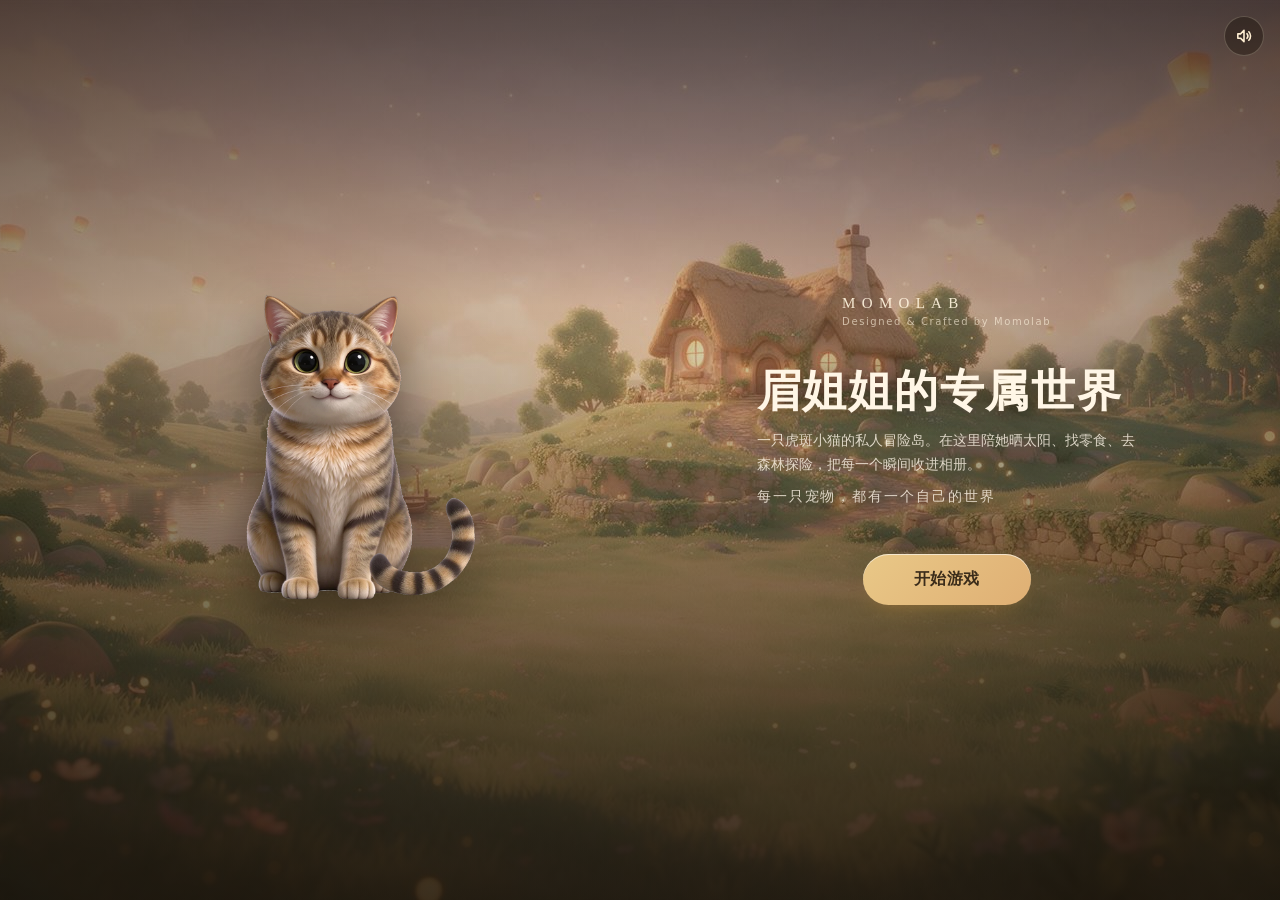
==== commit bd9939f7: "Momolab v1.3: full-page cat-tile match game, easy-clear hell gate, cute faces - game.html standalone" ====
--- a/index.html
+++ b/index.html
@@ -23,7 +23,7 @@
       </div>
 
       <div class="op-hero">
-        <img id="opPet" class="op-pet" src="assets/pets/pet001/avatar.png" alt="宠物主角">
+        <img id="opPet" class="op-pet" src="assets/pets/pet001/happy.png" alt="宠物主角">
       </div>
 
       <div class="op-copy">
@@ -72,12 +72,13 @@
           </button>
         </header>
 
+        <div id="ambient" class="ambient" aria-hidden="true"></div>
         <div id="hotspots" class="hotspots"></div>
 
         <div id="petWrap" class="pet-wrap">
           <div class="pet-shadow"></div>
           <div class="pet-figure">
-            <img id="petActor" class="pet-actor" src="assets/pets/pet001/avatar.png" alt="眉姐姐">
+            <img id="petActor" class="pet-actor" src="assets/pets/pet001/happy.png" alt="眉姐姐">
             <div id="petDeco" class="pet-deco" style="display:none"></div>
             <img id="petHead" class="pet-head" src="assets/pets/pet001/layers/avatar__head.png" alt="">
             <div id="petDecoTop" class="pet-deco pet-deco-top" style="display:none"></div>
@@ -94,6 +95,7 @@
           <button class="act-btn" data-action="play"><span class="act-ic" data-icon="toy"></span><i>陪玩</i></button>
           <button class="act-btn" data-action="call"><span class="act-ic" data-icon="horn"></span><i>呼唤</i></button>
           <button class="act-btn" data-action="rest"><span class="act-ic" data-icon="rest"></span><i>休息</i></button>
+          <button class="act-btn" data-action="wand"><span class="act-ic" data-icon="spark"></span><i>逗猫棒</i></button>
           <button class="act-btn" data-action="photo"><span class="act-ic" data-icon="camera"></span><i>拍照</i></button>
         </div>
 
--- a/css/style.css
+++ b/css/style.css
@@ -664,28 +664,107 @@
 }
 .sg-canvas { position: absolute; inset: 0; width: 100%; height: 100%; touch-action: none; }
 
-/* 寻找零食 */
-.snack-spot {
-  position: absolute; transform: translate(-50%, -50%); width: 66px; height: 66px;
-  display: grid; place-items: center; background: none; border-radius: 50%;
-  animation: snack-bob 3.4s ease-in-out infinite;
-}
-@keyframes snack-bob { 0%, 100% { transform: translate(-50%, -50%); } 50% { transform: translate(-50%, calc(-50% - 4px)); } }
-.snack-halo {
-  position: absolute; inset: -6px; border-radius: 50%;
-  background: radial-gradient(circle, rgba(255, 238, 200, .5), rgba(255, 238, 200, 0) 70%);
-  animation: ping 2.4s ease-out infinite;
-}
-.snack-spot img { width: 56px; height: 56px; object-fit: contain; filter: drop-shadow(0 6px 10px rgba(20, 12, 6, .45)); transition: transform .2s ease; }
-.snack-spot:hover img { transform: scale(1.08); }
-.snack-spot.found { animation: none; pointer-events: none; }
-.snack-spot.found img { animation: found-pop .5s cubic-bezier(.2, .9, .3, 1) forwards; }
-.snack-spot.found .snack-halo { display: none; }
-@keyframes found-pop {
-  0% { transform: scale(1); opacity: 1; }
-  45% { transform: scale(1.35) rotate(6deg); opacity: 1; }
-  100% { transform: scale(.4) translateY(-30px); opacity: 0; }
-}
+/* 喵了个喵（零食三消） */
+.yx-shade { background: radial-gradient(120% 80% at 50% 38%, rgba(24, 16, 9, .34), rgba(24, 16, 9, .72)); }
+.yx-wrap { position: absolute; inset: 0; display: flex; flex-direction: column; user-select: none; -webkit-user-select: none; }
+.yx-board { position: relative; flex: 1 1 auto; min-height: 0; }
+.yx-pile { position: absolute; inset: 34px 6px 4px; }
+.yx-diff {
+  position: absolute; z-index: 40; top: 8px; left: 10px; display: flex; gap: 3px; padding: 3px;
+  border-radius: 99px; background: rgba(24, 16, 9, .5); backdrop-filter: blur(4px);
+}
+.yx-diff-btn {
+  font-size: 11px; padding: 4px 11px; border-radius: 99px; border: none; background: none;
+  color: rgba(255, 243, 220, .72); cursor: pointer; transition: background .18s ease, color .18s ease;
+}
+.yx-diff-btn.is-on { background: linear-gradient(135deg, #E4C07E, #D9A960); color: #4A3413; font-weight: 700; }
+.yx-diff-btn.is-locked { opacity: .5; cursor: not-allowed; }
+.yx-lock { width: 10px; height: 10px; vertical-align: -1px; margin-right: 3px; }
+.yx-tile { position: absolute; padding: 0; border: none; background: none; cursor: pointer; touch-action: manipulation; -webkit-tap-highlight-color: transparent; }
+.yx-face {
+  position: absolute; inset: 1.5px; border-radius: 20%; display: grid; place-items: center;
+  background: linear-gradient(160deg, var(--face1, #FFFDF6), var(--face2, #F2E5CC));
+  box-shadow: 0 2.5px 0 var(--edge, #C6AF87), 0 7px 12px -5px rgba(18, 10, 4, .6), inset 0 1px 0 rgba(255, 255, 255, .9);
+  transition: transform .16s ease, box-shadow .16s ease, filter .2s ease;
+}
+/* 八种小猫牌各带一个底色，小尺寸下也能一眼分组 */
+.yx-t0 { --face1: #F3F7EC; --face2: #D9E6C8; --edge: #9DBE8D; }
+.yx-t1 { --face1: #FDF6E3; --face2: #F3E2B4; --edge: #D9B45E; }
+.yx-t2 { --face1: #FDF0E7; --face2: #F6D3BC; --edge: #E09678; }
+.yx-t3 { --face1: #EEF3FA; --face2: #CFDDEE; --edge: #86A9D6; }
+.yx-t4 { --face1: #F5EFFA; --face2: #E0D2EE; --edge: #B79BD9; }
+.yx-t5 { --face1: #FBEFF2; --face2: #F2D3DB; --edge: #E795A8; }
+.yx-t6 { --face1: #ECF7F3; --face2: #CDE9DF; --edge: #7FCDBB; }
+.yx-t7 { --face1: #F7F0E8; --face2: #E4D2BE; --edge: #C89B7B; }
+.yx-face img { width: 88%; height: 88%; object-fit: contain; pointer-events: none; user-select: none; -webkit-user-drag: none; }
+.yx-tile:not(.is-blocked):hover .yx-face {
+  transform: translateY(-2.5px);
+  box-shadow: 0 4px 0 var(--edge, #C6AF87), 0 12px 18px -6px rgba(18, 10, 4, .65), 0 0 14px rgba(255, 224, 160, .35), inset 0 1px 0 rgba(255, 255, 255, .9);
+}
+.yx-tile.is-blocked { cursor: default; }
+.yx-tile.is-blocked .yx-face { filter: brightness(.52) saturate(.62); }
+.yx-tile.is-pop { pointer-events: none; }
+.yx-tile.is-pop .yx-face { animation: yx-pop .34s cubic-bezier(.3, .7, .3, 1) forwards; }
+@keyframes yx-pop {
+  35% { transform: scale(1.16); filter: brightness(1.25); }
+  100% { transform: scale(.1) rotate(14deg); opacity: 0; }
+}
+.yx-fly { position: absolute; z-index: 900; pointer-events: none; transform-origin: 0 0; }
+.yx-fly .yx-face { position: absolute; inset: 1.5px; }
+.yx-zone {
+  position: relative; z-index: 30; flex: 0 0 auto; display: flex; flex-direction: column; gap: 7px;
+  padding: 6px 12px calc(10px + env(safe-area-inset-bottom, 0px));
+  background: linear-gradient(180deg, rgba(30, 21, 12, 0), rgba(30, 21, 12, .55) 26%, rgba(26, 18, 10, .78));
+}
+.yx-shelf-row { position: relative; height: 46px; display: flex; align-items: center; justify-content: center; gap: 8px; }
+.yx-shelf-label { font-size: 10px; color: rgba(255, 243, 220, .42); letter-spacing: .14em; }
+.yx-shelf { display: flex; gap: 6px; }
+.yx-shelf-cell { position: relative; height: 42px; border-radius: 10px; border: 1.5px dashed rgba(255, 240, 210, .2); background: rgba(0, 0, 0, .16); }
+.yx-shelf-cell .yx-face { inset: 2px; }
+.sg-cat.yx-cat { position: absolute; right: 2px; bottom: -4px; left: auto; width: 54px; max-width: none; z-index: 7; }
+.yx-bar {
+  position: relative; height: 58px; border-radius: 15px;
+  background: linear-gradient(180deg, #5C4833, #47351F);
+  box-shadow: inset 0 2px 9px rgba(0, 0, 0, .55), 0 1px 0 rgba(255, 240, 210, .14), 0 10px 22px -14px rgba(0, 0, 0, .8);
+}
+.yx-slots { position: absolute; inset: 6px; display: flex; gap: 6px; }
+.yx-slot { flex: 1; border-radius: 9px; border: 1.5px dashed rgba(255, 240, 210, .2); background: rgba(0, 0, 0, .2); }
+.yx-tray { position: absolute; inset: 6px; }
+.yx-tray .yx-tile { pointer-events: none; transition: left .24s cubic-bezier(.3, .8, .3, 1); }
+.yx-bar.is-danger { animation: yx-danger 1s ease-in-out infinite; }
+@keyframes yx-danger {
+  0%, 100% { box-shadow: inset 0 2px 9px rgba(0, 0, 0, .55), 0 0 0 1.5px rgba(240, 180, 155, .55), 0 0 18px rgba(240, 150, 110, .3); }
+  50% { box-shadow: inset 0 2px 9px rgba(0, 0, 0, .55), 0 0 0 1.5px rgba(240, 180, 155, .95), 0 0 26px rgba(240, 150, 110, .55); }
+}
+.yx-bar.is-full {
+  animation: yx-full .5s ease;
+  box-shadow: inset 0 2px 9px rgba(0, 0, 0, .55), 0 0 0 2px rgba(224, 101, 74, .9), 0 0 26px rgba(224, 101, 74, .5);
+}
+@keyframes yx-full { 0%, 100% { transform: translateX(0); } 25% { transform: translateX(-6px); } 55% { transform: translateX(6px); } 80% { transform: translateX(-3px); } }
+.yx-props { display: flex; gap: 8px; }
+.yx-prop {
+  flex: 1; display: flex; align-items: center; justify-content: center; gap: 5px; padding: 8px 2px;
+  border-radius: 12px; border: 1px solid rgba(255, 240, 210, .24); background: rgba(255, 250, 240, .09);
+  color: #FFF3DC; font-size: 12px; font-weight: 600; cursor: pointer;
+  transition: background .16s ease, transform .16s ease, opacity .2s ease; -webkit-tap-highlight-color: transparent;
+}
+.yx-prop:hover:not(:disabled) { background: rgba(255, 250, 240, .17); transform: translateY(-1px); }
+.yx-prop:disabled { opacity: .32; cursor: default; }
+.yx-prop svg { width: 15px; height: 15px; flex: 0 0 auto; }
+.yx-pn {
+  font-style: normal; font-size: 10px; min-width: 15px; height: 15px; display: grid; place-items: center;
+  border-radius: 99px; background: rgba(228, 192, 126, .3); color: #FFE9B8;
+}
+.yx-prop-ghost { flex: 0 0 auto; padding: 8px 12px; border-color: rgba(255, 240, 210, .14); background: none; color: rgba(255, 243, 220, .66); }
+.yx-spark { position: absolute; z-index: 940; border-radius: 50%; pointer-events: none; }
+.yx-float {
+  position: absolute; z-index: 950; pointer-events: none; font-size: 14px; font-weight: 800;
+  color: #FFE9B8; text-shadow: 0 2px 8px rgba(20, 10, 4, .8); white-space: nowrap;
+}
+.yx-float.is-big { color: #FFD98A; font-size: 16px; }
+.ph-sound { cursor: pointer; border: none; }
+.ph-sound:hover { background: rgba(228, 192, 126, .4); }
+body.low-fx .yx-bar.is-danger { animation: none; box-shadow: inset 0 2px 9px rgba(0, 0, 0, .55), 0 0 0 1.5px rgba(240, 180, 155, .7); }
 
 /* 记忆翻牌 */
 .mm-wrap { position: absolute; inset: 0; display: grid; place-items: center; padding: 16px; background: radial-gradient(120% 80% at 50% 30%, #EFE2CB, #DCC9A8); }
@@ -1028,7 +1107,7 @@
 
 /* 低配省电：关掉大部分环境动画 */
 body.low-fx .scene-vignette { }
-body.low-fx .hs-ring, body.low-fx .snack-halo, body.low-fx .tr-ring { animation: none; opacity: .4; }
+body.low-fx .hs-ring, body.low-fx .tr-ring { animation: none; opacity: .4; }
 body.low-fx .fx-layer { display: none; }
 body.low-fx .pet-figure, body.low-fx .pet-shadow { animation: none; }
 body.low-fx .op-art { animation: none; transform: scale(1.04); }
@@ -1092,7 +1171,7 @@
 /* ---------- 换装间 ---------- */
 .dw-top { display: flex; gap: 13px; margin-bottom: 6px; }
 .dw-stage {
-  position: relative; width: 44%; max-width: 190px; aspect-ratio: 1 / 1; flex: 0 0 auto;
+  position: relative; width: 44%; max-width: 190px; aspect-ratio: 1 / 1; flex: 0 0 auto; align-self: flex-start; height: auto;
   border-radius: 18px; overflow: hidden;
   background: radial-gradient(circle at 50% 34%, #FFF6E7 0%, #F1E2C9 70%, #E6D3B6 100%);
   border: 1px solid rgba(120, 96, 60, .16);
@@ -1101,7 +1180,20 @@
   border-radius: 50%; background: radial-gradient(ellipse, rgba(28, 18, 10, .32), rgba(28, 18, 10, 0) 72%); }
 .dw-cat { position: absolute; inset: 0; width: 100%; height: 100%; object-fit: contain; }
 .dw-cat.dw-head { inset: 0 0 auto 0; height: auto; }
-.dw-item { position: absolute; transform: translate(-50%, -50%); height: auto; pointer-events: none; }
+.dw-item { position: absolute; transform: translate(-50%, -50%); height: auto; pointer-events: auto; cursor: grab; touch-action: none; }
+.dw-item:active { cursor: grabbing; }
+.dw-fit { margin-top: 8px; padding: 10px 12px; border-radius: 14px; background: rgba(255, 252, 244, .92); border: 1px solid rgba(150, 120, 78, .16); display: flex; flex-direction: column; gap: 7px; }
+.df-head { display: flex; flex-direction: column; gap: 2px; }
+.df-head b { font-size: 12px; color: #4A3A24; }
+.df-head span { font-size: 10px; color: rgba(90, 74, 52, .6); }
+.df-chips { display: flex; flex-wrap: wrap; gap: 5px; }
+.df-chip { font-size: 11px; padding: 3px 9px; border-radius: 10px; border: 1px solid rgba(150, 120, 78, .24); background: #FFFDF8; color: #6B5533; cursor: pointer; }
+.df-chip.is-on { background: #EBC98A; border-color: #C9A567; color: #3E2E16; font-weight: 600; }
+.df-row { display: flex; align-items: center; gap: 7px; }
+.df-row i { font-style: normal; font-size: 10px; width: 22px; color: rgba(90, 74, 52, .66); }
+.df-row input { flex: 1; min-width: 0; accent-color: #C9A567; }
+.df-row em { font-style: normal; font-size: 10px; width: 34px; text-align: right; color: #6B5533; }
+.df-reset { align-self: flex-start; font-size: 11px; padding: 3px 10px; }
 .dw-tip { position: absolute; left: 0; right: 0; bottom: 5px; text-align: center;
   font-size: 10px; color: rgba(59, 50, 38, .55); }
 .dw-side { flex: 1; display: flex; flex-direction: column; gap: 8px; min-width: 0; }
@@ -1133,6 +1225,19 @@
 .dw-cell:not(.is-locked) .dw-visual { cursor: grab; }
 .dw-cell.is-source { opacity: .45; }
 .dw-cell.is-source .dw-visual { cursor: grabbing; }
+
+/* 整装：卡片做大，一眼能看出是整套 */
+.dw-grid.is-sets { grid-template-columns: repeat(2, minmax(0, 1fr)); gap: 11px; }
+.dw-cell-set { padding: 12px 10px 11px; border-radius: 17px; }
+.dw-cell-set .dw-visual { width: auto; height: 118px; width: 100%; }
+.dw-cell-set .dw-visual img { height: 118px; width: 100%; object-fit: contain; }
+.dw-cell-set .dw-name { font-size: 13px; font-weight: 600; }
+.dw-cell-set.is-on::after {
+  content: "穿着中"; position: absolute; top: 8px; right: 8px;
+  font-size: 10px; padding: 2px 7px; border-radius: 9px;
+  background: rgba(150, 176, 132, .9); color: #FFFDF7;
+}
+.dw-cell-set.is-on { border-color: rgba(150, 176, 132, .85); box-shadow: 0 4px 14px rgba(120, 140, 100, .18); }
 .dw-stage.is-drop {
   outline: 2px dashed rgba(180, 140, 80, .85); outline-offset: -4px;
   background: radial-gradient(circle at 50% 34%, #FFFBEF 0%, #F6E7C8 70%, #EBD8B4 100%);
@@ -1255,3 +1360,99 @@
 
 /* 猫身上的装饰带一点贴合阴影 */
 .pet-deco-item { filter: drop-shadow(0 3px 5px rgba(20, 12, 6, .28)); }
+
+/* ---------- 待机动画（用户可自选） ---------- */
+.set-row-col { flex-direction: column; align-items: flex-start; gap: 10px; }
+.set-row-col .sr-main { width: 100%; }
+.idle-chips { display: flex; flex-wrap: wrap; gap: 8px; }
+.idle-chip {
+  border: 1px solid rgba(120, 96, 70, .18);
+  background: rgba(255, 252, 246, .86);
+  color: #6B5745;
+  border-radius: 999px;
+  padding: 7px 16px;
+  font-size: 14px;
+  cursor: pointer;
+  transition: .22s;
+}
+.idle-chip.on { background: #F0C88A; border-color: #E2B274; color: #4A3826; box-shadow: 0 4px 12px rgba(214, 160, 92, .28); }
+
+.pet-wrap.idle-breathe:not([class*="act-"]) .pet-figure { animation: breathe 6.4s ease-in-out infinite; }
+.pet-wrap.idle-sway:not([class*="act-"]) .pet-figure { animation: idle-sway 6.6s ease-in-out infinite; transform-origin: 50% 100%; }
+.pet-wrap.idle-nap:not([class*="act-"]) .pet-figure { animation: idle-nap 8.4s ease-in-out infinite; transform-origin: 50% 100%; }
+.pet-wrap.idle-lively:not([class*="act-"]) .pet-figure { animation: idle-lively 5.4s cubic-bezier(.3, .8, .3, 1) infinite; }
+@keyframes idle-sway {
+  0%, 100% { transform: rotate(-1.2deg) translateY(0); }
+  50% { transform: rotate(1.2deg) translateY(-2px); }
+}
+@keyframes idle-nap {
+  0%, 100% { transform: scale(.985) translateY(3px); }
+  50% { transform: scale(1) translateY(6px); }
+}
+@keyframes idle-lively {
+  0%, 62%, 100% { transform: translateY(0) scale(1); }
+  70% { transform: translateY(-8px) scale(1.015); }
+  78% { transform: translateY(0) scale(.995); }
+  86% { transform: translateY(-4px) scale(1.008); }
+}
+
+/* ---------- 逗猫棒 ---------- */
+.stage.is-wanding { cursor: crosshair; }
+.wand-fly { position: absolute; z-index: 90; pointer-events: none; transform: translate(-50%, -50%); width: 64px; height: 64px; animation: wand-bob 1.5s ease-in-out infinite; }
+.wand-fly .wf-ball {
+  position: absolute; left: 50%; top: 50%; width: 22px; height: 22px; margin: -11px 0 0 -11px;
+  border-radius: 50%; background: radial-gradient(circle at 34% 32%, #FFF6DC, #F6C078 58%, #E5A45C);
+  box-shadow: 0 0 14px rgba(246, 198, 130, .9), 0 0 34px rgba(246, 198, 130, .5);
+}
+.wand-fly .wf-tail {
+  position: absolute; left: 50%; top: 50%; width: 8px; height: 40px; margin-top: 6px;
+  border-radius: 50% 50% 40% 40%;
+  background: linear-gradient(180deg, rgba(255, 240, 206, .95), rgba(214, 160, 110, .55));
+  transform-origin: 50% 0; transform: rotate(-14deg);
+  filter: blur(.3px);
+}
+@keyframes wand-bob {
+  0%, 100% { transform: translate(-50%, -50%) rotate(-6deg); }
+  50% { transform: translate(-50%, -58%) rotate(7deg); }
+}
+
+/* ---------- 窄屏（手机）互动条：两行，别把摸摸挤到屏幕外 ---------- */
+@media (max-width: 560px) {
+  .actionbar {
+    display: grid;
+    grid-template-columns: repeat(4, auto);
+    justify-items: center;
+    justify-content: center;
+    max-width: 94vw;
+    gap: 6px;
+    padding: 7px;
+    border-radius: 20px;
+  }
+  .act-btn { width: clamp(42px, 13.5vw, 50px); height: clamp(46px, 14vw, 54px); }
+  .act-btn i { font-size: 10px; }
+}
+@media (max-width: 380px) {
+  .actionbar { gap: 5px; padding: 6px; max-width: 96vw; }
+  .act-btn { width: 40px; height: 46px; }
+  .act-ic { width: 20px; height: 20px; }
+}
+
+
+
+/* ---------- 环境里的小蝴蝶 ---------- */
+.ambient { position: absolute; inset: 0; z-index: 2; pointer-events: none; overflow: hidden; }
+.bfly {
+  position: absolute; width: 30px; height: 24px;
+  animation: bfly-fly var(--dur, 14s) linear infinite;
+}
+.bfly svg { width: 100%; height: 100%; display: block; }
+.bfly .wings { transform-origin: 50% 55%; animation: bfly-flap .3s ease-in-out infinite alternate; }
+@keyframes bfly-flap { from { transform: scaleX(1); } to { transform: scaleX(.58); } }
+@keyframes bfly-fly {
+  0%   { transform: translate3d(0, 0, 0) rotate(-5deg); }
+  25%  { transform: translate3d(16vw, -5vh, 0) rotate(5deg); }
+  50%  { transform: translate3d(34vw, 3vh, 0) rotate(-4deg); }
+  75%  { transform: translate3d(14vw, 8vh, 0) rotate(4deg); }
+  100% { transform: translate3d(0, 0, 0) rotate(-5deg); }
+}
+@media (prefers-reduced-motion: reduce) { .bfly, .bfly .wings { animation: none; } }
